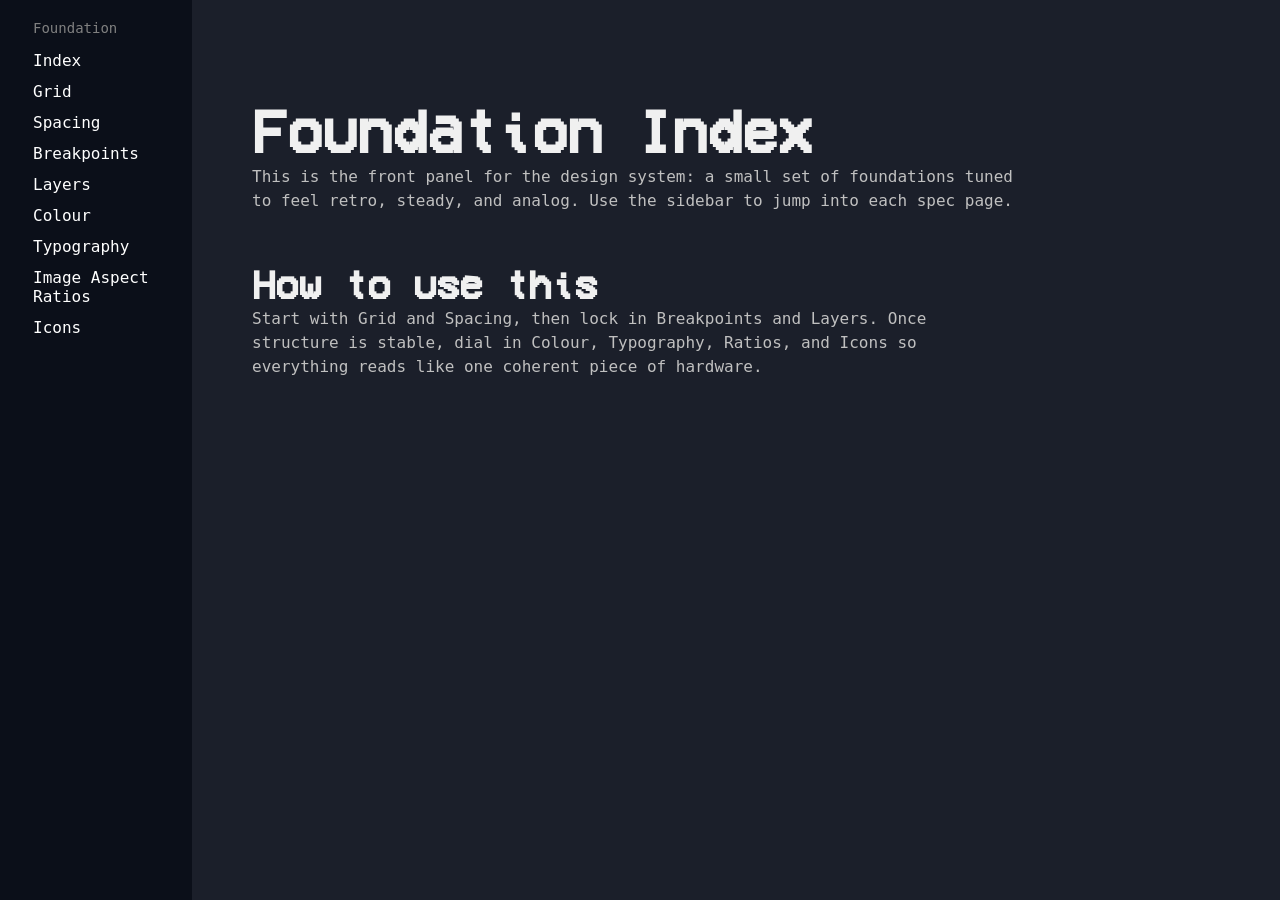
==== index.html @ 91eb550e "Made the base skeleton of the website" ====
<!DOCTYPE html>
<html lang="en">
<head>
    <meta charset="UTF-8">
    <meta name="viewport" content="width=device-width, initial-scale=1.0">
    <title>Foundation | Index</title>
    <link rel="stylesheet" href="mainStyle.css">
</head>
<body>
    <aside class="sideBar" style="grid-column: 1;">
        <div class="sideBarHeader">
            <nav class="checklist" aria-label="Foundation">
                <p>Foundation</p>
                <a href="index.html" aria-current="page">Index</a>
                <a href="types/grid.html">Grid</a>
                <a href="types/spacing.html">Spacing</a>
                <a href="types/breakpoints.html">Breakpoints</a>
                <a href="types/layers.html">Layers</a>
                <a href="types/color.html">Colour</a>
                <a href="types/typography.html">Typography</a>
                <a href="types/ratios.html">Image Aspect Ratios</a>
                <a href="types/icons.html">Icons</a>
            </nav>
        </div>
    </aside>
    <div class="mainContent" style="grid-column: 2;">
        <section>
            <h1 class="pageTitle">Foundation Index</h1>
            <p>This is the front panel for the design system: a small set of foundations tuned to feel retro, steady, and analog. Use the sidebar to jump into each spec page.</p>
        </section>
        <section>
            <h2 class="pageSubtitle">How to use this</h2>
            <p>Start with Grid and Spacing, then lock in Breakpoints and Layers. Once structure is stable, dial in Colour, Typography, Ratios, and Icons so everything reads like one coherent piece of hardware.</p>
        </section>
    </div>
</body>
</html>
---- mainStyle.css ----
*
{
    margin: 0;
    padding: 0;
    box-sizing: border-box;
}

body
{
    display: grid;
    grid-template-columns: 15% auto;
}

body *
{
    padding: 0 5px;
}

.sideBar
{
    background-color: #0b0f19;
    color: white;
    height: 100vh;
    display: flex;
    flex-direction: column;
}

.checklist
{
    display: flex;
    flex-direction: column;
    gap: 12px;
    padding: 18px;
}

.checklist a
{
    text-decoration: none;
    color: white;
}

.checklist p
{
    color: gray;
    font-size: 14px;
}

.mainContent
{
    padding: 50px;
    background-color: #1b1f2a;
    color: white;
    height: 100vh;
    display: flex;
    flex-direction: column;
}

h1, h2, h4
{
    font-family: 'Vhs', sans-serif;
    color: #f0f0f0;
}

p
{
    font-family: 'IBMPlexMono-Regular', monospace;
    color: #c0c0c0;
    max-width: 780px;
    line-height: 1.5;
}

a
{
    font-family: 'IBMPlexMono-SemiBold', monospace;
    color: #c0c0c0;
}

h1
{
    font-size: 60px;
    margin-top: 50px;
}

h2
{
    font-size: 40px;
    margin-top: 50px;
}

h4
{
    font-size: 20px;
    color: RED;
}

/* VHS Font */
@font-face
{
    font-family: 'Vhs';
    src: url(../resources/Vhs.ttf) format('truetype');
}

@font-face {
    font-family: IBMBold;
    src: url(../resources/IBMPlexMono-Bold.ttf) format('truetype');
}
@font-face {
    font-family: IBMBoldItalic;
    src: url(../resources/IBMPlexMono-BoldItalic.ttf) format('truetype');
}
@font-face {
    font-family: IBMExtraLight;
    src: url(../resources/IBMPlexMono-ExtraLight.ttf) format('truetype');
}
@font-face {
    font-family: IBMExtraLightItalic;
    src: url(../resources/IBMPlexMono-ExtraLightItalic.ttf) format('truetype');
}
@font-face {
    font-family: IBMItalic;
    src: url(../resources/IBMPlexMono-Italic.ttf) format('truetype');
}
@font-face {
    font-family: IBMLight;
    src: url(../resources/IBMPlexMono-Light.ttf) format('truetype');
}
@font-face {
    font-family: IBMLightItalic;
    src: url(../resources/IBMPlexMono-LightItalic.ttf) format('truetype');
}
@font-face {
    font-family: IBMMedium;
    src: url(../resources/IBMPlexMono-Medium.ttf) format('truetype');
}
@font-face {
    font-family: IBMMediumItalic;
    src: url(../resources/IBMPlexMono-MediumItalic.ttf) format('truetype');
}
@font-face {
    font-family: IBMRegular;
    src: url(../resources/IBMPlexMono-Regular.ttf) format('truetype');
}
@font-face {
    font-family: IBMSemiBold;
    src: url(../resources/IBMPlexMono-SemiBold.ttf) format('truetype');
}
@font-face {
    font-family: IBMSemiBoldItalic;
    src: url(../resources/IBMPlexMono-SemiBoldItalic.ttf) format('truetype');
}
@font-face {
    font-family: IBMThin;
    src: url(../resources/IBMPlexMono-Thin.ttf) format('truetype');
}
@font-face {
    font-family: IBMThinItalic;
    src: url(../resources/IBMPlexMono-ThinItalic.ttf) format('truetype');
}
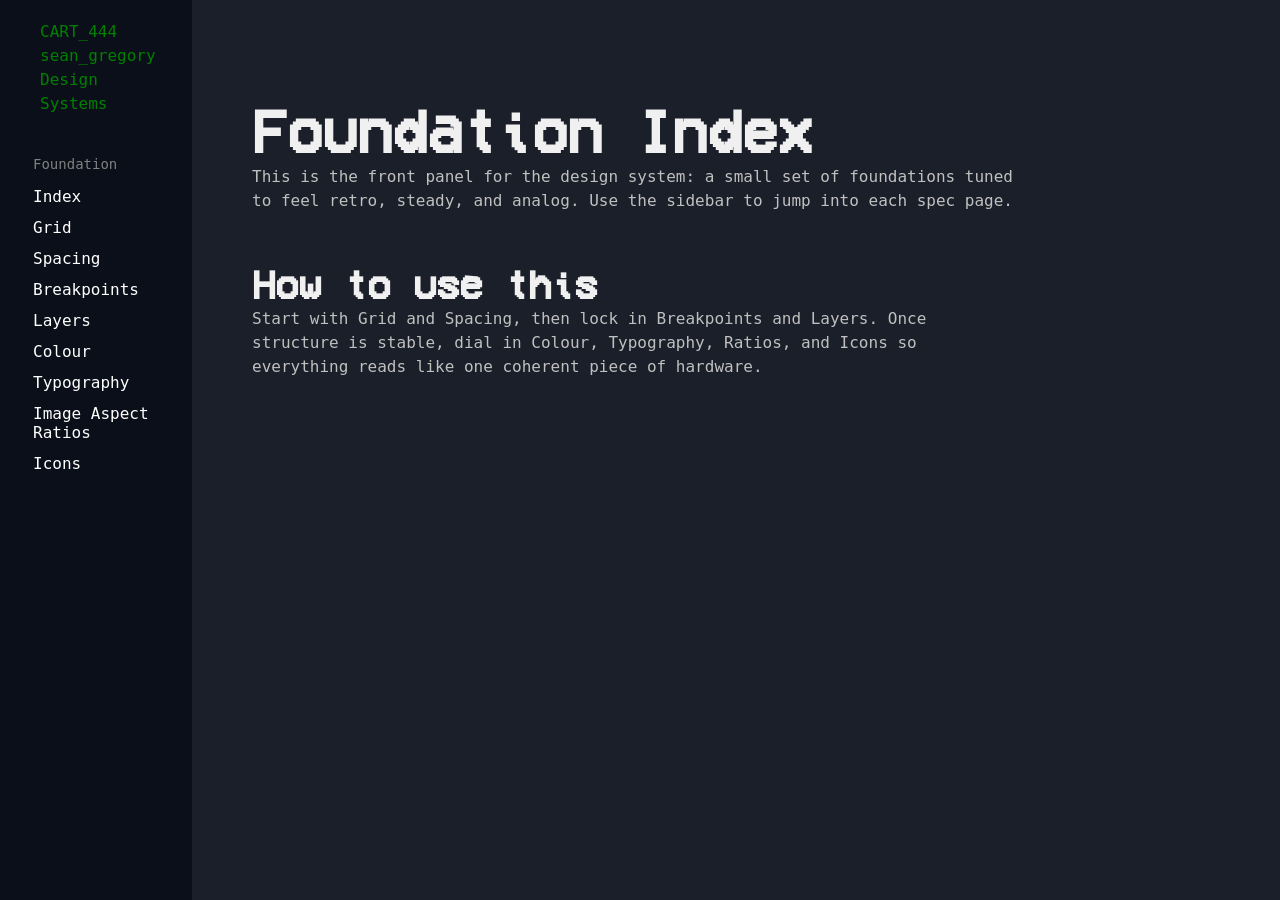
==== commit 3b1c4351: "Fixed things up some more" ====
--- a/index.html
+++ b/index.html
@@ -4,11 +4,16 @@
     <meta charset="UTF-8">
     <meta name="viewport" content="width=device-width, initial-scale=1.0">
     <title>Foundation | Index</title>
-    <link rel="stylesheet" href="mainStyle.css">
+    <link rel="stylesheet" href="mainStyle.css?v=20260316">
 </head>
 <body>
     <aside class="sideBar" style="grid-column: 1;">
         <div class="sideBarHeader">
+            <a class="indexTitle" href="index.html">
+                <p>CART_444</p>
+                <p>sean_gregory</p>
+                <p>Design Systems</p>
+            </a>
             <nav class="checklist" aria-label="Foundation">
                 <p>Foundation</p>
                 <a href="index.html" aria-current="page">Index</a>
--- a/mainStyle.css
+++ b/mainStyle.css
@@ -63,7 +63,7 @@
 
 p
 {
-    font-family: 'IBMPlexMono-Regular', monospace;
+    font-family: IBMRegular, monospace;
     color: #c0c0c0;
     max-width: 780px;
     line-height: 1.5;
@@ -71,7 +71,7 @@
 
 a
 {
-    font-family: 'IBMPlexMono-SemiBold', monospace;
+    font-family: IBMSemiBold, monospace;
     color: #c0c0c0;
 }
 
@@ -93,66 +93,79 @@
     color: RED;
 }
 
+.indexTitle
+{
+    display: flex;
+    flex-direction: column;
+    gap: -10px;
+    margin: 20px;
+    text-decoration: none;
+}
+a p
+{
+    color: green;
+    font-family: IBMBold, monospace;
+}
 /* VHS Font */
 @font-face
 {
     font-family: 'Vhs';
-    src: url(../resources/Vhs.ttf) format('truetype');
+    src: url(resources/Vhs.ttf) format('truetype');
 }
 
 @font-face {
     font-family: IBMBold;
-    src: url(../resources/IBMPlexMono-Bold.ttf) format('truetype');
+    src: url(resources/IBMPlexMono-Bold.ttf) format('truetype');
 }
 @font-face {
     font-family: IBMBoldItalic;
-    src: url(../resources/IBMPlexMono-BoldItalic.ttf) format('truetype');
+    src: url(resources/IBMPlexMono-BoldItalic.ttf) format('truetype');
 }
 @font-face {
     font-family: IBMExtraLight;
-    src: url(../resources/IBMPlexMono-ExtraLight.ttf) format('truetype');
+    src: url(resources/IBMPlexMono-ExtraLight.ttf) format('truetype');
 }
 @font-face {
     font-family: IBMExtraLightItalic;
-    src: url(../resources/IBMPlexMono-ExtraLightItalic.ttf) format('truetype');
+    src: url(resources/IBMPlexMono-ExtraLightItalic.ttf) format('truetype');
 }
 @font-face {
     font-family: IBMItalic;
-    src: url(../resources/IBMPlexMono-Italic.ttf) format('truetype');
+    src: url(resources/IBMPlexMono-Italic.ttf) format('truetype');
 }
 @font-face {
     font-family: IBMLight;
-    src: url(../resources/IBMPlexMono-Light.ttf) format('truetype');
+    src: url(resources/IBMPlexMono-Light.ttf) format('truetype');
 }
 @font-face {
     font-family: IBMLightItalic;
-    src: url(../resources/IBMPlexMono-LightItalic.ttf) format('truetype');
+    src: url(resources/IBMPlexMono-LightItalic.ttf) format('truetype');
 }
 @font-face {
     font-family: IBMMedium;
-    src: url(../resources/IBMPlexMono-Medium.ttf) format('truetype');
+    src: url(resources/IBMPlexMono-Medium.ttf) format('truetype');
 }
 @font-face {
     font-family: IBMMediumItalic;
-    src: url(../resources/IBMPlexMono-MediumItalic.ttf) format('truetype');
+    src: url(resources/IBMPlexMono-MediumItalic.ttf) format('truetype');
 }
 @font-face {
     font-family: IBMRegular;
-    src: url(../resources/IBMPlexMono-Regular.ttf) format('truetype');
+    src: url(resources/IBMPlexMono-Regular.ttf) format('truetype');
 }
 @font-face {
     font-family: IBMSemiBold;
-    src: url(../resources/IBMPlexMono-SemiBold.ttf) format('truetype');
+    src: url(resources/IBMPlexMono-SemiBold.ttf) format('truetype');
 }
 @font-face {
     font-family: IBMSemiBoldItalic;
-    src: url(../resources/IBMPlexMono-SemiBoldItalic.ttf) format('truetype');
+    src: url(resources/IBMPlexMono-SemiBoldItalic.ttf) format('truetype');
 }
 @font-face {
     font-family: IBMThin;
-    src: url(../resources/IBMPlexMono-Thin.ttf) format('truetype');
+    src: url(resources/IBMPlexMono-Thin.ttf) format('truetype');
 }
 @font-face {
     font-family: IBMThinItalic;
-    src: url(../resources/IBMPlexMono-ThinItalic.ttf) format('truetype');
-}+    src: url(resources/IBMPlexMono-ThinItalic.ttf) format('truetype');
+}
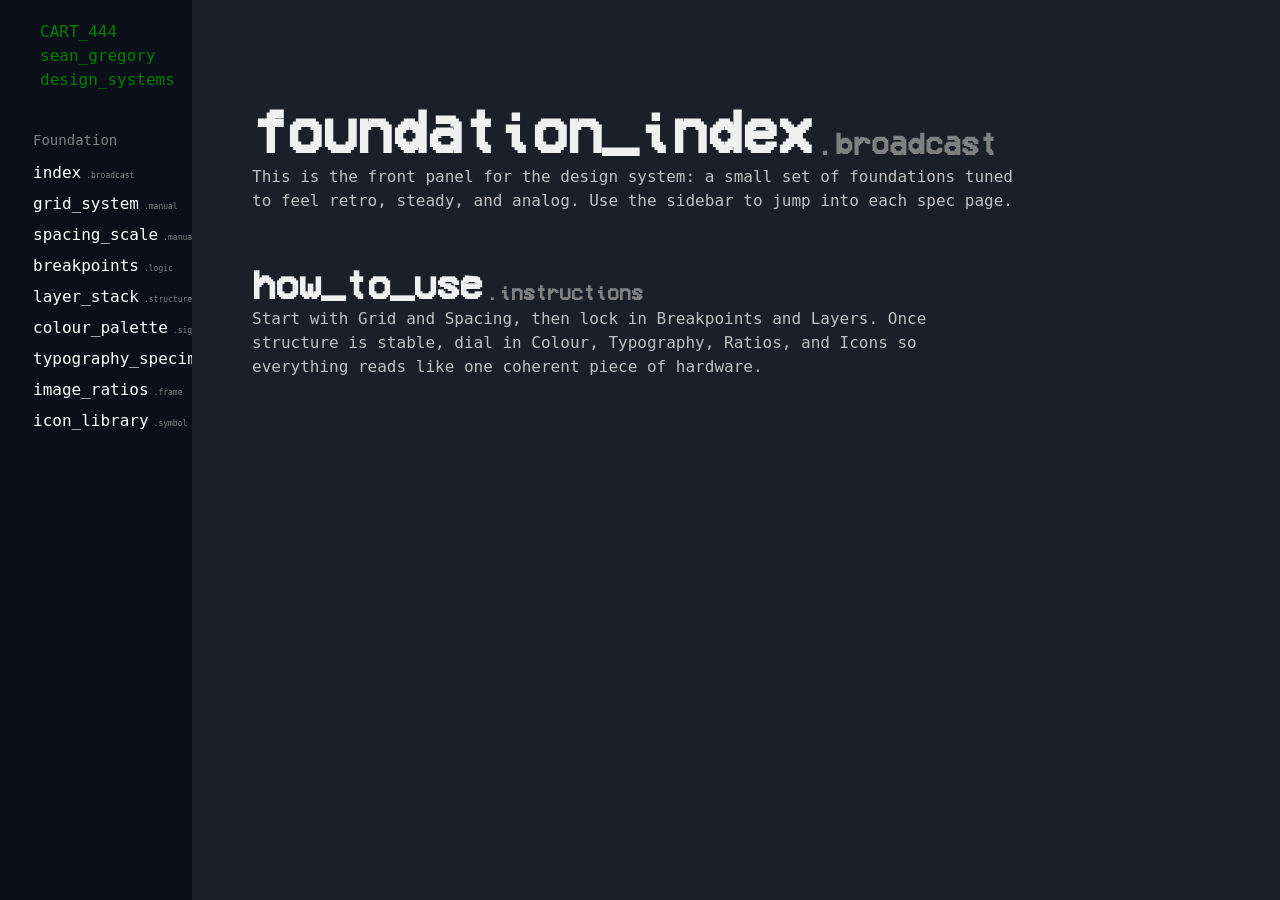
==== commit 51884a76: "Sttarted on the unique style" ====
--- a/index.html
+++ b/index.html
@@ -12,29 +12,29 @@
             <a class="indexTitle" href="index.html">
                 <p>CART_444</p>
                 <p>sean_gregory</p>
-                <p>Design Systems</p>
+                <p>design_systems</p>
             </a>
             <nav class="checklist" aria-label="Foundation">
                 <p>Foundation</p>
-                <a href="index.html" aria-current="page">Index</a>
-                <a href="types/grid.html">Grid</a>
-                <a href="types/spacing.html">Spacing</a>
-                <a href="types/breakpoints.html">Breakpoints</a>
-                <a href="types/layers.html">Layers</a>
-                <a href="types/color.html">Colour</a>
-                <a href="types/typography.html">Typography</a>
-                <a href="types/ratios.html">Image Aspect Ratios</a>
-                <a href="types/icons.html">Icons</a>
+                <a href="index.html" aria-current="page">index<span>.broadcast</span></a>
+                <a href="types/grid.html">grid_system<span>.manual</span></a>
+                <a href="types/spacing.html">spacing_scale<span>.manual</span></a>
+                <a href="types/breakpoints.html">breakpoints<span>.logic</span></a>
+                <a href="types/layers.html">layer_stack<span>.structure</span></a>
+                <a href="types/color.html">colour_palette<span>.signal</span></a>
+                <a href="types/typography.html">typography_specimen<span>.type</span></a>
+                <a href="types/ratios.html">image_ratios<span>.frame</span></a>
+                <a href="types/icons.html">icon_library<span>.symbol</span></a>
             </nav>
         </div>
     </aside>
     <div class="mainContent" style="grid-column: 2;">
         <section>
-            <h1 class="pageTitle">Foundation Index</h1>
+            <h1 class="pageTitle">foundation_index<span>.broadcast</span></h1>
             <p>This is the front panel for the design system: a small set of foundations tuned to feel retro, steady, and analog. Use the sidebar to jump into each spec page.</p>
         </section>
         <section>
-            <h2 class="pageSubtitle">How to use this</h2>
+            <h2 class="pageSubtitle">how_to_use<span>.instructions</span></h2>
             <p>Start with Grid and Spacing, then lock in Breakpoints and Layers. Once structure is stable, dial in Colour, Typography, Ratios, and Icons so everything reads like one coherent piece of hardware.</p>
         </section>
     </div>
--- a/mainStyle.css
+++ b/mainStyle.css
@@ -93,6 +93,12 @@
     color: RED;
 }
 
+span
+{
+    font-size: 50%;
+    color: gray;
+}
+
 .indexTitle
 {
     display: flex;
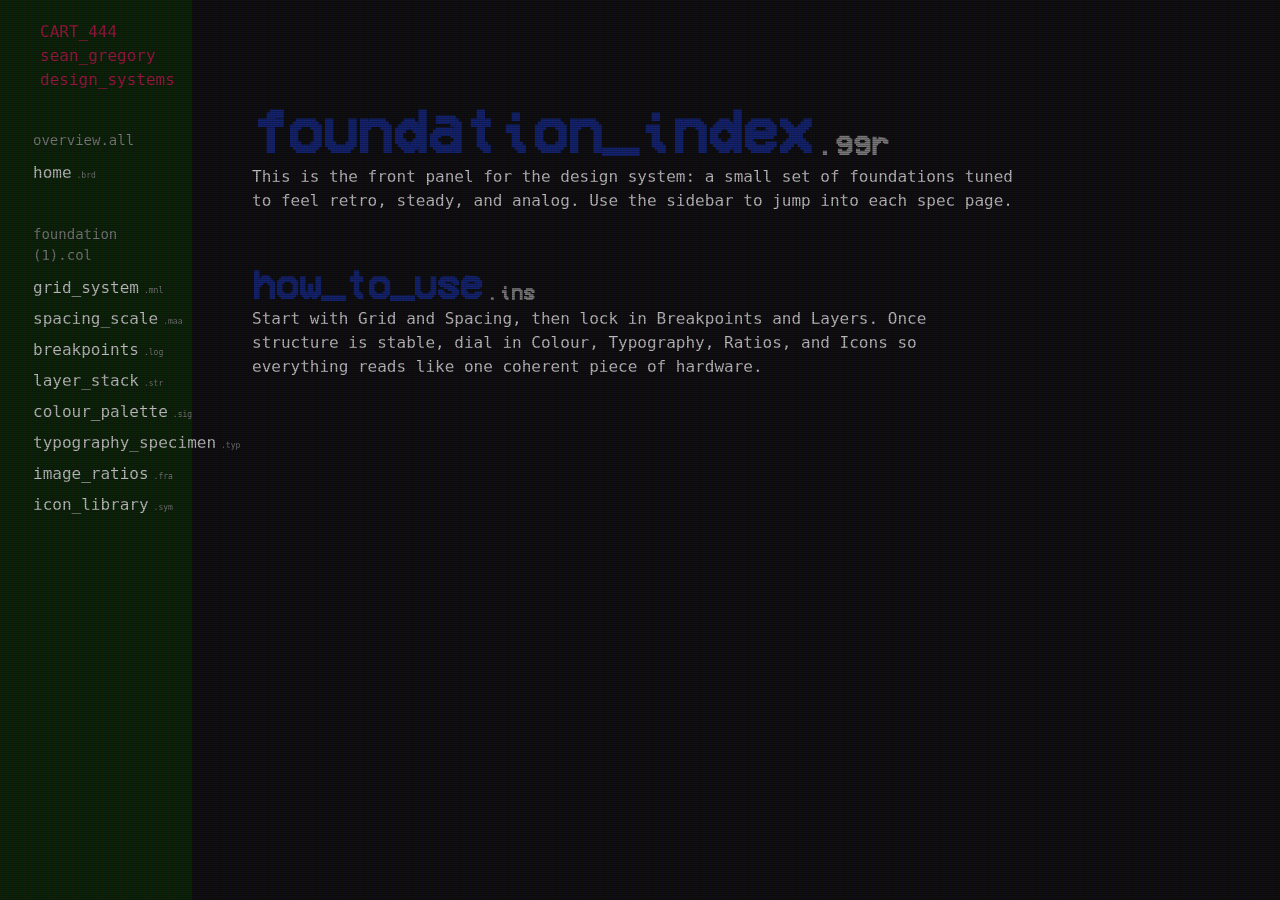
==== commit 8390c184: "Added some small effects" ====
--- a/index.html
+++ b/index.html
@@ -5,8 +5,9 @@
     <meta name="viewport" content="width=device-width, initial-scale=1.0">
     <title>Foundation | Index</title>
     <link rel="stylesheet" href="mainStyle.css?v=20260316">
+    <link rel="stylesheet" href="shader.css">
 </head>
-<body>
+<body class="crt">
     <aside class="sideBar" style="grid-column: 1;">
         <div class="sideBarHeader">
             <a class="indexTitle" href="index.html">
@@ -15,26 +16,28 @@
                 <p>design_systems</p>
             </a>
             <nav class="checklist" aria-label="Foundation">
-                <p>Foundation</p>
-                <a href="index.html" aria-current="page">index<span>.broadcast</span></a>
-                <a href="types/grid.html">grid_system<span>.manual</span></a>
-                <a href="types/spacing.html">spacing_scale<span>.manual</span></a>
-                <a href="types/breakpoints.html">breakpoints<span>.logic</span></a>
-                <a href="types/layers.html">layer_stack<span>.structure</span></a>
-                <a href="types/color.html">colour_palette<span>.signal</span></a>
-                <a href="types/typography.html">typography_specimen<span>.type</span></a>
-                <a href="types/ratios.html">image_ratios<span>.frame</span></a>
-                <a href="types/icons.html">icon_library<span>.symbol</span></a>
+                <p>overview.all</p>
+                <a href="index.html" aria-current="page">home<span>.brd</span></a>
+                <br>
+                <p>foundation (1).col</p>
+                <a href="types/grid.html">grid_system<span>.mnl</span></a>
+                <a href="types/spacing.html">spacing_scale<span>.maa</span></a>
+                <a href="types/breakpoints.html">breakpoints<span>.log</span></a>
+                <a href="types/layers.html">layer_stack<span>.str</span></a>
+                <a href="types/color.html">colour_palette<span>.sig</span></a>
+                <a href="types/typography.html">typography_specimen<span>.typ</span></a>
+                <a href="types/ratios.html">image_ratios<span>.fra</span></a>
+                <a href="types/icons.html">icon_library<span>.sym</span></a>
             </nav>
         </div>
     </aside>
     <div class="mainContent" style="grid-column: 2;">
         <section>
-            <h1 class="pageTitle">foundation_index<span>.broadcast</span></h1>
+            <h1 class="pageTitle">foundation_index<span>.ggr</span></h1>
             <p>This is the front panel for the design system: a small set of foundations tuned to feel retro, steady, and analog. Use the sidebar to jump into each spec page.</p>
         </section>
         <section>
-            <h2 class="pageSubtitle">how_to_use<span>.instructions</span></h2>
+            <h2 class="pageSubtitle">how_to_use<span>.ins</span></h2>
             <p>Start with Grid and Spacing, then lock in Breakpoints and Layers. Once structure is stable, dial in Colour, Typography, Ratios, and Icons so everything reads like one coherent piece of hardware.</p>
         </section>
     </div>
--- a/mainStyle.css
+++ b/mainStyle.css
@@ -1,3 +1,12 @@
+:root {
+    --color-primary: #11226e;
+    --color-background: #0D0D0F;
+    --color-text: #c0c0c1;
+    --color-accent: #a01441;
+    --color-secondary: #0a2207;
+    --color-text-muted: #797979;
+}
+
 *
 {
     margin: 0;
@@ -9,6 +18,7 @@
 {
     display: grid;
     grid-template-columns: 15% auto;
+    background-color: var(--color-background);
 }
 
 body *
@@ -18,7 +28,7 @@
 
 .sideBar
 {
-    background-color: #0b0f19;
+    background-color: var(--color-secondary);
     color: white;
     height: 100vh;
     display: flex;
@@ -36,20 +46,19 @@
 .checklist a
 {
     text-decoration: none;
-    color: white;
+    color: var(--color-text);
 }
 
 .checklist p
 {
-    color: gray;
+    color: var(--color-text-muted);
     font-size: 14px;
 }
 
 .mainContent
 {
     padding: 50px;
-    background-color: #1b1f2a;
-    color: white;
+    color: var(--color-text);
     height: 100vh;
     display: flex;
     flex-direction: column;
@@ -58,13 +67,13 @@
 h1, h2, h4
 {
     font-family: 'Vhs', sans-serif;
-    color: #f0f0f0;
+    color: var(--color-primary);
 }
 
 p
 {
     font-family: IBMRegular, monospace;
-    color: #c0c0c0;
+    color: var(--color-text);
     max-width: 780px;
     line-height: 1.5;
 }
@@ -72,7 +81,7 @@
 a
 {
     font-family: IBMSemiBold, monospace;
-    color: #c0c0c0;
+    color: var(--color-primary);
 }
 
 h1
@@ -90,13 +99,13 @@
 h4
 {
     font-size: 20px;
-    color: RED;
+    color: var(--color-accent);
 }
 
 span
 {
     font-size: 50%;
-    color: gray;
+    color: var(--color-text-muted);
 }
 
 .indexTitle
@@ -109,7 +118,7 @@
 }
 a p
 {
-    color: green;
+    color: var(--color-accent);
     font-family: IBMBold, monospace;
 }
 /* VHS Font */
@@ -174,4 +183,4 @@
 @font-face {
     font-family: IBMThinItalic;
     src: url(resources/IBMPlexMono-ThinItalic.ttf) format('truetype');
-}
+}
--- a/shader.css
+++ b/shader.css
@@ -0,0 +1,83 @@
+@keyframes flicker
+{
+    0% { opacity: 0.27861; }
+    5% { opacity: 0.34769; }
+    10% { opacity: 0.23604; }
+    15% { opacity: 0.90626; }
+    20% { opacity: 0.18128; }
+    25% { opacity: 0.83891; }
+    30% { opacity: 0.65583; }
+    35% { opacity: 0.67807; }
+    40% { opacity: 0.26559; }
+    45% { opacity: 0.84693; }
+    50% { opacity: 0.96019; }
+    55% { opacity: 0.08594; }
+    60% { opacity: 0.20313; }
+    65% { opacity: 0.71988; }
+    70% { opacity: 0.53455; }
+    75% { opacity: 0.37288; }
+    80% { opacity: 0.71428; }
+    85% { opacity: 0.70419; }
+    90% { opacity: 0.7003; }
+    95% { opacity: 0.36108; }
+    100% { opacity: 0.24387; }
+}
+
+@keyframes textShadow
+{
+    0% { text-shadow: 0.4389924193300864px 0 1px rgba(0,30,255,0.5), -0.4389924193300864px 0 1px rgba(255,0,80,0.3), 0 0 3px; }
+    5% { text-shadow: 2.7928974010788217px 0 1px rgba(0,30,255,0.5), -2.7928974010788217px 0 1px rgba(255,0,80,0.3), 0 0 3px; }
+    10% { text-shadow: 0.02956275843481219px 0 1px rgba(0,30,255,0.5), -0.02956275843481219px 0 1px rgba(255,0,80,0.3), 0 0 3px; }
+    15% { text-shadow: 0.40218538552878136px 0 1px rgba(0,30,255,0.5), -0.40218538552878136px 0 1px rgba(255,0,80,0.3), 0 0 3px; }
+    20% { text-shadow: 3.4794037899852017px 0 1px rgba(0,30,255,0.5), -3.4794037899852017px 0 1px rgba(255,0,80,0.3), 0 0 3px; }
+    25% { text-shadow: 1.6125630401149584px 0 1px rgba(0,30,255,0.5), -1.6125630401149584px 0 1px rgba(255,0,80,0.3), 0 0 3px; }
+    30% { text-shadow: 0.7015590085143956px 0 1px rgba(0,30,255,0.5), -0.7015590085143956px 0 1px rgba(255,0,80,0.3), 0 0 3px; }
+    35% { text-shadow: 3.896914047650351px 0 1px rgba(0,30,255,0.5), -3.896914047650351px 0 1px rgba(255,0,80,0.3), 0 0 3px; }
+    40% { text-shadow: 3.870905614848819px 0 1px rgba(0,30,255,0.5), -3.870905614848819px 0 1px rgba(255,0,80,0.3), 0 0 3px; }
+    45% { text-shadow: 2.231056963361899px 0 1px rgba(0,30,255,0.5), -2.231056963361899px 0 1px rgba(255,0,80,0.3), 0 0 3px; }
+    50% { text-shadow: 0.08084290417898504px 0 1px rgba(0,30,255,0.5), -0.08084290417898504px 0 1px rgba(255,0,80,0.3), 0 0 3px; }
+    55% { text-shadow: 2.3758461067427543px 0 1px rgba(0,30,255,0.5), -2.3758461067427543px 0 1px rgba(255,0,80,0.3), 0 0 3px; }
+    60% { text-shadow: 2.202193051050636px 0 1px rgba(0,30,255,0.5), -2.202193051050636px 0 1px rgba(255,0,80,0.3), 0 0 3px; }
+    65% { text-shadow: 2.8638780614874975px 0 1px rgba(0,30,255,0.5), -2.8638780614874975px 0 1px rgba(255,0,80,0.3), 0 0 3px; }
+    70% { text-shadow: 0.48874025155497314px 0 1px rgba(0,30,255,0.5), -0.48874025155497314px 0 1px rgba(255,0,80,0.3), 0 0 3px; }
+    75% { text-shadow: 1.8948491305757957px 0 1px rgba(0,30,255,0.5), -1.8948491305757957px 0 1px rgba(255,0,80,0.3), 0 0 3px; }
+    80% { text-shadow: 0.0833037308038857px 0 1px rgba(0,30,255,0.5), -0.0833037308038857px 0 1px rgba(255,0,80,0.3), 0 0 3px; }
+    85% { text-shadow: 0.09769827255241735px 0 1px rgba(0,30,255,0.5), -0.09769827255241735px 0 1px rgba(255,0,80,0.3), 0 0 3px; }
+    90% { text-shadow: 3.443339761481782px 0 1px rgba(0,30,255,0.5), -3.443339761481782px 0 1px rgba(255,0,80,0.3), 0 0 3px; }
+    95% { text-shadow: 2.1841838852799786px 0 1px rgba(0,30,255,0.5), -2.1841838852799786px 0 1px rgba(255,0,80,0.3), 0 0 3px; }
+    100% { text-shadow: 2.6208764473832513px 0 1px rgba(0,30,255,0.5), -2.6208764473832513px 0 1px rgba(255,0,80,0.3), 0 0 3px; }
+}
+
+.crt::after
+{
+    content: " ";
+    display: block;
+    position: absolute;
+    top: 0;
+    left: 0;
+    bottom: 0;
+    right: 0;
+    background: rgba(18, 16, 16, 0.1);
+    opacity: 0;
+    z-index: 2;
+    pointer-events: none;
+    animation: flicker 0.15s infinite;
+}
+.crt::before
+{
+    content: " ";
+    display: block;
+    position: absolute;
+    top: 0;
+    left: 0;
+    bottom: 0;
+    right: 0;
+    background: linear-gradient(rgba(18, 16, 16, 0) 50%, rgba(0, 0, 0, 0.25) 50%), linear-gradient(90deg, rgba(255, 0, 0, 0.06), rgba(0, 255, 0, 0.02), rgba(0, 0, 255, 0.06));
+    z-index: 2;
+    background-size: 100% 2px, 3px 100%;
+    pointer-events: none;
+}
+.crt
+{
+    animation: textShadow 1.6s infinite;
+}
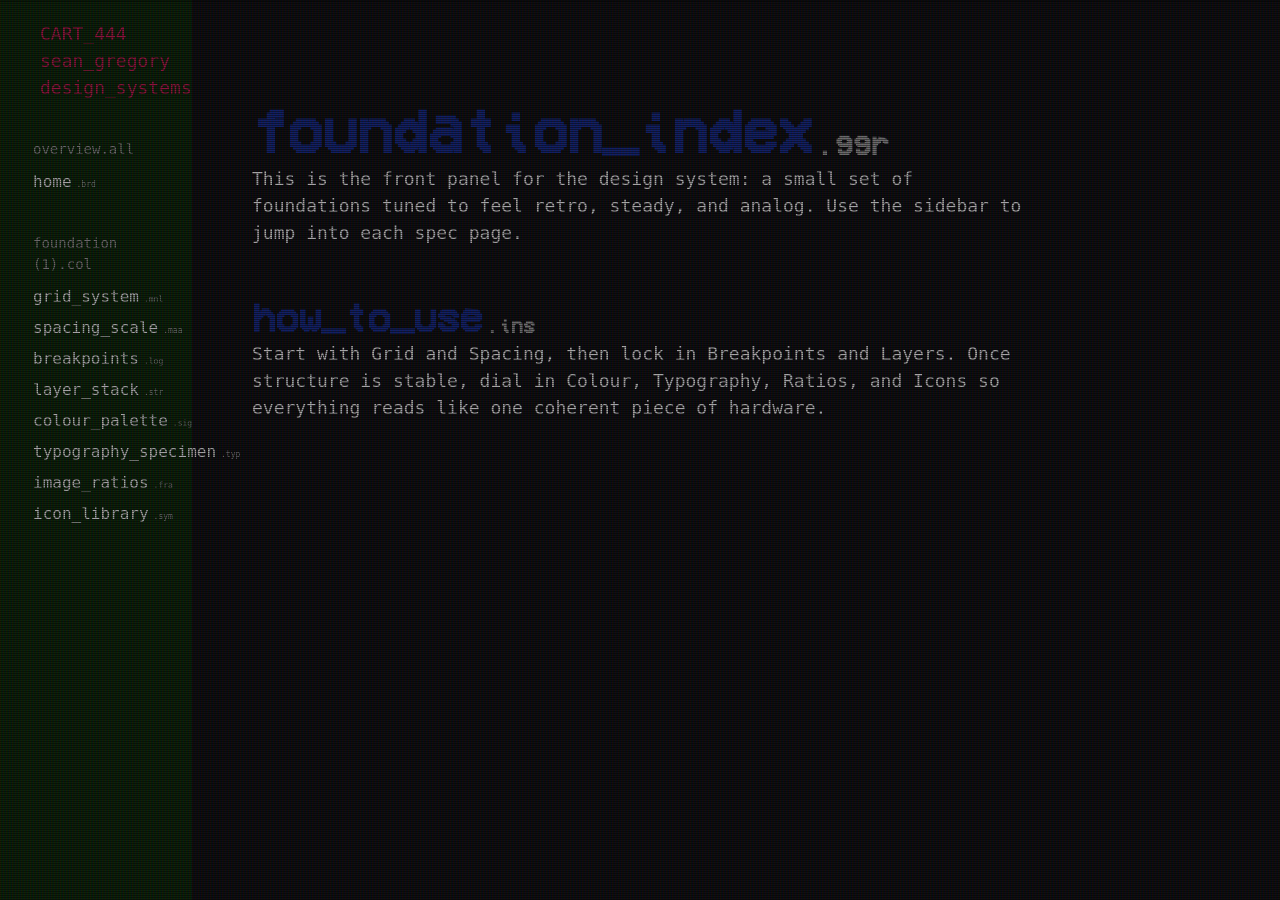
==== commit c99268f7: "Finalized the effects" ====
--- a/index.html
+++ b/index.html
@@ -8,6 +8,9 @@
     <link rel="stylesheet" href="shader.css">
 </head>
 <body class="crt">
+    <div class="scanlines"></div>
+    <div class="scanline"></div>
+    <div class="flicker"></div>
     <aside class="sideBar" style="grid-column: 1;">
         <div class="sideBarHeader">
             <a class="indexTitle" href="index.html">
--- a/mainStyle.css
+++ b/mainStyle.css
@@ -76,6 +76,7 @@
     color: var(--color-text);
     max-width: 780px;
     line-height: 1.5;
+    font-size: 18px;
 }
 
 a
--- a/shader.css
+++ b/shader.css
@@ -80,4 +80,103 @@
 .crt
 {
     animation: textShadow 1.6s infinite;
+}
+
+.scanlines
+{
+    position: fixed;
+    pointer-events: none;
+    width: auto;
+    min-width: 100%;
+    height: 100%;
+    z-index: 5;
+    background: linear-gradient(rgba(18, 16, 16, 0) 50%, rgba(0, 0, 0, 0.25) 50%), linear-gradient(90deg, rgba(255, 0, 0, 0.06), rgba(0, 255, 0, 0.02), rgba(0, 0, 255, 0.06));
+    background-size: auto, auto;
+    background-size: 100% 2px, 3px 100%;
+}
+
+.scanline
+{
+    position: fixed;
+    pointer-events: none;
+    top: 0%;
+    width: auto;
+    min-width: 100%;
+    height: 2px;
+    z-index: 10;
+    background: rgba(0, 0, 0, .3);
+    opacity: 0.75;
+    animation: scanline 7s linear infinite;
+}
+
+@keyframes scanline
+{
+    0% { top: 99%; }
+}
+
+.flicker
+{
+    pointer-events: none;
+    position: fixed;
+    width: auto;
+    min-width: 100%;
+    height: 100%;
+    z-index: 15;
+    background: rgba(9, 8, 8, 0.1);
+    animation: flicker 0.3301s infinite;
+}
+
+@keyframes flicker
+{
+    0% { opacity: 0.119; }
+    5% {opacity: 0.02841; }
+    10% { opacity: 0.35748; }
+    15% { opacity: 0.88852; }
+    20% { opacity: 0.9408; }
+    25% { opacity: 0.35088; }
+    30% {
+       opacity: 0.22426;
+      }
+      35% {
+        opacity: 0.26418;
+      }
+      40% {
+        opacity: 0.09249;
+      }
+      45% {
+        opacity: 0.35312;
+      }
+      50% {
+        opacity: 0.89436;
+      }
+      55% {
+        opacity: 0.9574;
+      }
+      60% {
+        opacity: 0.19754;
+      }
+      65% {
+        opacity: 0.05086;
+      }
+      70% {
+        opacity: 0.12137;
+      }
+      75% {
+        opacity: 0.75791;
+      }
+      80% {
+        opacity: 0.89617;
+      }
+      85% {
+        opacity: 0.90183;
+      }
+      90% {
+        opacity: 0.20657;
+      }
+      95% {
+        opacity: 0.64125;
+      }
+      100% {
+        opacity: 0.78042;
+      }
 }
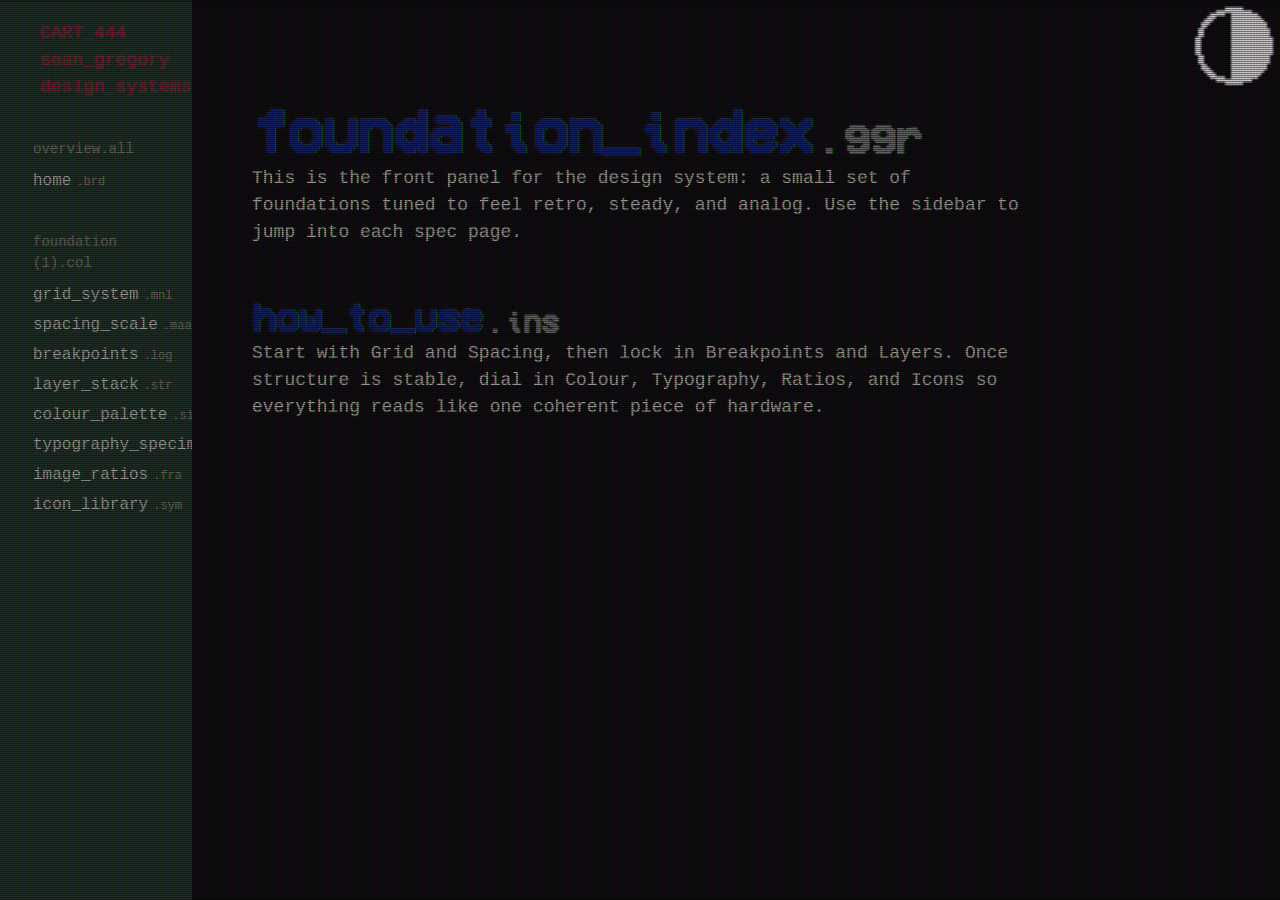
==== commit 2fc5bcb2: "More miscellaneous changes" ====
--- a/index.html
+++ b/index.html
@@ -43,6 +43,9 @@
             <h2 class="pageSubtitle">how_to_use<span>.ins</span></h2>
             <p>Start with Grid and Spacing, then lock in Breakpoints and Layers. Once structure is stable, dial in Colour, Typography, Ratios, and Icons so everything reads like one coherent piece of hardware.</p>
         </section>
+        <div class="icon lightDarkToggle" style="--x:3; --y:3" onclick="toggleTheme()"></div>
     </div>
+
+    <script src="./newScript.js"></script>
 </body>
 </html>
--- a/mainStyle.css
+++ b/mainStyle.css
@@ -2,8 +2,9 @@
     --color-primary: #11226e;
     --color-background: #0D0D0F;
     --color-text: #c0c0c1;
+    --color-link: #c0c0cc;
     --color-accent: #a01441;
-    --color-secondary: #0a2207;
+    --color-secondary: #24382c;
     --color-text-muted: #797979;
 }
 
@@ -19,6 +20,7 @@
     display: grid;
     grid-template-columns: 15% auto;
     background-color: var(--color-background);
+    align-items: start;
 }
 
 body *
@@ -28,11 +30,13 @@
 
 .sideBar
 {
+    position: sticky;
+    top: 0;
+    align-self: start;
     background-color: var(--color-secondary);
-    color: white;
+    color: var(--color-text);
     height: 100vh;
-    display: flex;
-    flex-direction: column;
+    overflow-y: auto;
 }
 
 .checklist
@@ -46,7 +50,7 @@
 .checklist a
 {
     text-decoration: none;
-    color: var(--color-text);
+    color: var(--color-link);
 }
 
 .checklist p
@@ -59,7 +63,7 @@
 {
     padding: 50px;
     color: var(--color-text);
-    height: 100vh;
+    min-height: 100vh;
     display: flex;
     flex-direction: column;
 }
@@ -105,7 +109,7 @@
 
 span
 {
-    font-size: 50%;
+    font-size: 75%;
     color: var(--color-text-muted);
 }
 
@@ -184,4 +188,26 @@
 @font-face {
     font-family: IBMThinItalic;
     src: url(resources/IBMPlexMono-ThinItalic.ttf) format('truetype');
+}
+
+.icon
+{
+    width: 32px;
+    height: 32px;
+    background-image: url('media.png');
+    background-size: 128px 160px;
+    background-position: calc(var(--x) * -32px) calc(var(--y) * -32px);
+}
+
+.light-mode {
+    --color-background: #ffffff;
+    --color-text: #0D0D0F;
+}
+
+.lightDarkToggle
+{
+    position: absolute;
+    top: 30px;
+    right: 30px;
+    scale: 3;
 }
--- a/shader.css
+++ b/shader.css
@@ -1,28 +1,51 @@
-@keyframes flicker
-{
-    0% { opacity: 0.27861; }
-    5% { opacity: 0.34769; }
-    10% { opacity: 0.23604; }
-    15% { opacity: 0.90626; }
-    20% { opacity: 0.18128; }
-    25% { opacity: 0.83891; }
-    30% { opacity: 0.65583; }
-    35% { opacity: 0.67807; }
-    40% { opacity: 0.26559; }
-    45% { opacity: 0.84693; }
-    50% { opacity: 0.96019; }
-    55% { opacity: 0.08594; }
-    60% { opacity: 0.20313; }
-    65% { opacity: 0.71988; }
-    70% { opacity: 0.53455; }
-    75% { opacity: 0.37288; }
-    80% { opacity: 0.71428; }
-    85% { opacity: 0.70419; }
-    90% { opacity: 0.7003; }
-    95% { opacity: 0.36108; }
-    100% { opacity: 0.24387; }
+@keyframes flicker {
+  0%   { opacity: 0.40; }
+  5%   { opacity: 0.48; }
+  10%  { opacity: 0.36; }
+  15%  { opacity: 0.85; }
+  20%  { opacity: 0.38; }
+  25%  { opacity: 0.78; }
+  30%  { opacity: 0.60; }
+  35%  { opacity: 0.63; }
+  40%  { opacity: 0.42; }
+  45%  { opacity: 0.80; }
+  50%  { opacity: 0.90; }
+  55%  { opacity: 0.25; }
+  60%  { opacity: 0.35; }
+  65%  { opacity: 0.70; }
+  70%  { opacity: 0.50; }
+  75%  { opacity: 0.45; }
+  80%  { opacity: 0.72; }
+  85%  { opacity: 0.68; }
+  90%  { opacity: 0.69; }
+  95%  { opacity: 0.44; }
+  100% { opacity: 0.40; }
 }
 
+@keyframes textShadowv2
+{
+  0%   { text-shadow: 0.5px 0 1px rgba(0,30,255,0.5), -0.5px 0 1px rgba(255,0,80,0.3), 0 0 3px; }
+  5%   { text-shadow: 2px 0 1px rgba(0,30,255,0.5), -2px 0 1px rgba(255,0,80,0.3), 0 0 3px; }
+  10%  { text-shadow: 0.3px 0 1px rgba(0,30,255,0.5), -0.3px 0 1px rgba(255,0,80,0.3), 0 0 3px; }
+  15%  { text-shadow: 1.5px 0 1px rgba(0,30,255,0.5), -1.5px 0 1px rgba(255,0,80,0.3), 0 0 3px; }
+  20%  { text-shadow: 2.5px 0 1px rgba(0,30,255,0.5), -2.5px 0 1px rgba(255,0,80,0.3), 0 0 3px; }
+  25%  { text-shadow: 1.8px 0 1px rgba(0,30,255,0.5), -1.8px 0 1px rgba(255,0,80,0.3), 0 0 3px; }
+  30%  { text-shadow: 0.7px 0 1px rgba(0,30,255,0.5), -0.7px 0 1px rgba(255,0,80,0.3), 0 0 3px; }
+  35%  { text-shadow: 2.8px 0 1px rgba(0,30,255,0.5), -2.8px 0 1px rgba(255,0,80,0.3), 0 0 3px; }
+  40%  { text-shadow: 2.5px 0 1px rgba(0,30,255,0.5), -2.5px 0 1px rgba(255,0,80,0.3), 0 0 3px; }
+  45%  { text-shadow: 1.8px 0 1px rgba(0,30,255,0.5), -1.8px 0 1px rgba(255,0,80,0.3), 0 0 3px; }
+  50%  { text-shadow: 0.5px 0 1px rgba(0,30,255,0.5), -0.5px 0 1px rgba(255,0,80,0.3), 0 0 3px; }
+  55%  { text-shadow: 2px 0 1px rgba(0,30,255,0.5), -2px 0 1px rgba(255,0,80,0.3), 0 0 3px; }
+  60%  { text-shadow: 1.5px 0 1px rgba(0,30,255,0.5), -1.5px 0 1px rgba(255,0,80,0.3), 0 0 3px; }
+  65%  { text-shadow: 2.3px 0 1px rgba(0,30,255,0.5), -2.3px 0 1px rgba(255,0,80,0.3), 0 0 3px; }
+  70%  { text-shadow: 0.6px 0 1px rgba(0,30,255,0.5), -0.6px 0 1px rgba(255,0,80,0.3), 0 0 3px; }
+  75%  { text-shadow: 1.5px 0 1px rgba(0,30,255,0.5), -1.5px 0 1px rgba(255,0,80,0.3), 0 0 3px; }
+  80%  { text-shadow: 0.4px 0 1px rgba(0,30,255,0.5), -0.4px 0 1px rgba(255,0,80,0.3), 0 0 3px; }
+  85%  { text-shadow: 0.5px 0 1px rgba(0,30,255,0.5), -0.5px 0 1px rgba(255,0,80,0.3), 0 0 3px; }
+  90%  { text-shadow: 2.0px 0 1px rgba(0,30,255,0.5), -2.0px 0 1px rgba(255,0,80,0.3), 0 0 3px; }
+  95%  { text-shadow: 1.5px 0 1px rgba(0,30,255,0.5), -1.5px 0 1px rgba(255,0,80,0.3), 0 0 3px; }
+  100% { text-shadow: 1.8px 0 1px rgba(0,30,255,0.5), -1.8px 0 1px rgba(255,0,80,0.3), 0 0 3px; }
+}
 @keyframes textShadow
 {
     0% { text-shadow: 0.4389924193300864px 0 1px rgba(0,30,255,0.5), -0.4389924193300864px 0 1px rgba(255,0,80,0.3), 0 0 3px; }
@@ -53,25 +76,19 @@
     content: " ";
     display: block;
     position: absolute;
-    top: 0;
-    left: 0;
-    bottom: 0;
-    right: 0;
+    inset: 0;
     background: rgba(18, 16, 16, 0.1);
-    opacity: 0;
+    animation: flicker 1.5s infinite;
+    pointer-events: none;
     z-index: 2;
-    pointer-events: none;
-    animation: flicker 0.15s infinite;
 }
+
 .crt::before
 {
     content: " ";
     display: block;
     position: absolute;
-    top: 0;
-    left: 0;
-    bottom: 0;
-    right: 0;
+    inset: 0;
     background: linear-gradient(rgba(18, 16, 16, 0) 50%, rgba(0, 0, 0, 0.25) 50%), linear-gradient(90deg, rgba(255, 0, 0, 0.06), rgba(0, 255, 0, 0.02), rgba(0, 0, 255, 0.06));
     z-index: 2;
     background-size: 100% 2px, 3px 100%;
@@ -79,7 +96,12 @@
 }
 .crt
 {
-    animation: textShadow 1.6s infinite;
+    animation: textShadowv2 1.6s infinite;
+
+    text-shadow:
+        0.5px 0 rgba(0,255,0,0.4),
+        -0.5px 0 rgba(255,0,80,0.4),
+        0 0 5px rgba(255,255,255,0.1);
 }
 
 .scanlines
@@ -93,7 +115,9 @@
     background: linear-gradient(rgba(18, 16, 16, 0) 50%, rgba(0, 0, 0, 0.25) 50%), linear-gradient(90deg, rgba(255, 0, 0, 0.06), rgba(0, 255, 0, 0.02), rgba(0, 0, 255, 0.06));
     background-size: auto, auto;
     background-size: 100% 2px, 3px 100%;
+
 }
+
 
 .scanline
 {
@@ -123,60 +147,5 @@
     height: 100%;
     z-index: 15;
     background: rgba(9, 8, 8, 0.1);
-    animation: flicker 0.3301s infinite;
-}
-
-@keyframes flicker
-{
-    0% { opacity: 0.119; }
-    5% {opacity: 0.02841; }
-    10% { opacity: 0.35748; }
-    15% { opacity: 0.88852; }
-    20% { opacity: 0.9408; }
-    25% { opacity: 0.35088; }
-    30% {
-       opacity: 0.22426;
-      }
-      35% {
-        opacity: 0.26418;
-      }
-      40% {
-        opacity: 0.09249;
-      }
-      45% {
-        opacity: 0.35312;
-      }
-      50% {
-        opacity: 0.89436;
-      }
-      55% {
-        opacity: 0.9574;
-      }
-      60% {
-        opacity: 0.19754;
-      }
-      65% {
-        opacity: 0.05086;
-      }
-      70% {
-        opacity: 0.12137;
-      }
-      75% {
-        opacity: 0.75791;
-      }
-      80% {
-        opacity: 0.89617;
-      }
-      85% {
-        opacity: 0.90183;
-      }
-      90% {
-        opacity: 0.20657;
-      }
-      95% {
-        opacity: 0.64125;
-      }
-      100% {
-        opacity: 0.78042;
-      }
+    animation: flicker 1.5s infinite;
 }
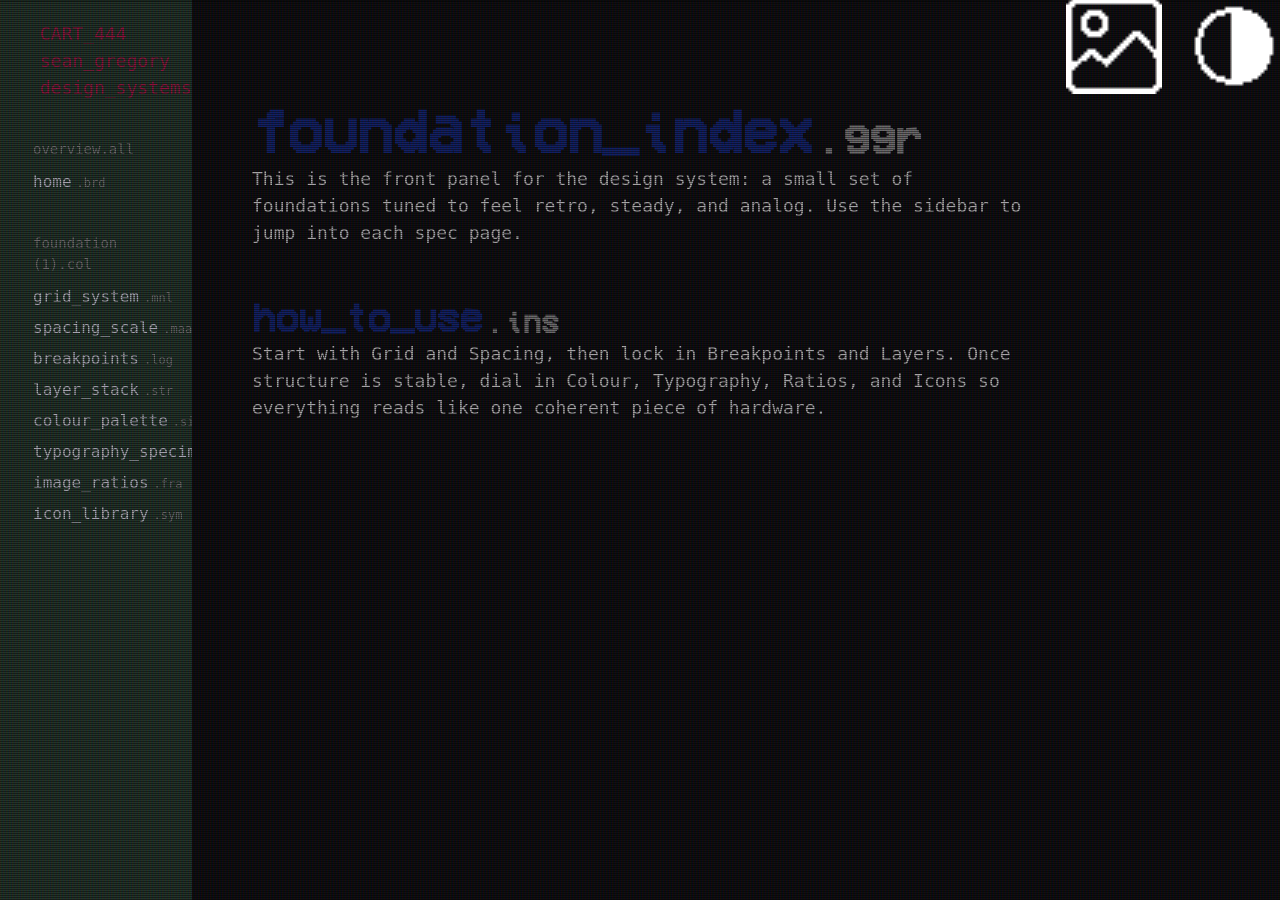
==== commit 4f5db8a0: "Added a way to turn off effects and other changes" ====
--- a/index.html
+++ b/index.html
@@ -43,7 +43,8 @@
             <h2 class="pageSubtitle">how_to_use<span>.ins</span></h2>
             <p>Start with Grid and Spacing, then lock in Breakpoints and Layers. Once structure is stable, dial in Colour, Typography, Ratios, and Icons so everything reads like one coherent piece of hardware.</p>
         </section>
-        <div class="icon lightDarkToggle" style="--x:3; --y:3" onclick="toggleTheme()"></div>
+        <div class="icon effectsToggle" style="--x:2; --y:4" onclick="toggleEffects()" role="button" tabindex="0" aria-label="Toggle CRT effects" aria-pressed="false"></div>
+        <div class="icon lightDarkToggle" style="--x:3; --y:3" onclick="toggleTheme()" role="button" tabindex="0" aria-label="Toggle theme"></div>
     </div>
 
     <script src="./newScript.js"></script>
--- a/mainStyle.css
+++ b/mainStyle.css
@@ -206,8 +206,191 @@
 
 .lightDarkToggle
 {
-    position: absolute;
+    position: fixed;
     top: 30px;
     right: 30px;
     scale: 3;
-}+    z-index: 30;
+    padding: 0;
+}
+
+.effectsToggle
+{
+    position: fixed;
+    top: 30px;
+    right: 150px;
+    scale: 3;
+    z-index: 30;
+    padding: 0;
+}
+
+/* Tables (system-wide) */
+table
+{
+    width: min(100%, 980px);
+    margin-top: 18px;
+    padding: 0;
+    border-collapse: collapse;
+    border: 1px solid var(--color-text-muted);
+    background: rgba(0, 0, 0, 0.18);
+}
+
+thead th
+{
+    font-family: IBMSemiBold, monospace;
+    text-transform: lowercase;
+    letter-spacing: 0.05em;
+    color: var(--color-primary);
+    background: rgba(17, 34, 110, 0.14);
+    border-bottom: 1px solid var(--color-text-muted);
+}
+
+th, td
+{
+    padding: 10px 12px;
+    text-align: left;
+    vertical-align: top;
+    font-family: IBMRegular, monospace;
+    color: var(--color-text);
+}
+
+tbody td
+{
+    border-bottom: 1px solid rgba(121, 121, 121, 0.35);
+}
+
+tbody tr:nth-child(even)
+{
+    background: rgba(255, 255, 255, 0.03);
+}
+
+tbody td:first-child
+{
+    font-family: IBMSemiBold, monospace;
+    color: var(--color-text);
+    white-space: nowrap;
+}
+
+/* Grid demo panel (used on types/grid.html) */
+.demoPanel
+{
+    width: min(100%, 980px);
+    margin-top: 22px;
+    border: 1px solid var(--color-text-muted);
+    background: rgba(0, 0, 0, 0.22);
+    padding: 14px 14px 12px;
+}
+
+.demoPanel *
+{
+    padding: 0;
+}
+
+.demoPanelHeader
+{
+    display: flex;
+    gap: 14px;
+    align-items: baseline;
+    justify-content: space-between;
+    padding-bottom: 10px;
+    border-bottom: 1px dashed rgba(121, 121, 121, 0.55);
+    margin-bottom: 12px;
+}
+
+.demoPanelTitle
+{
+    font-family: IBMBold, monospace;
+    color: var(--color-accent);
+}
+
+.demoPanelMeta
+{
+    font-family: IBMRegular, monospace;
+    color: var(--color-text-muted);
+    font-size: 14px;
+    text-align: right;
+}
+
+.diagramWrap
+{
+    overflow-x: auto;
+    border: 1px solid rgba(121, 121, 121, 0.35);
+    background: rgba(17, 34, 110, 0.06);
+}
+
+.gridDiagram
+{
+    display: block;
+    width: 100%;
+    height: auto;
+    min-width: 760px;
+}
+
+.demoPanelCaption
+{
+    margin-top: 12px;
+    font-family: IBMRegular, monospace;
+    color: var(--color-text);
+    font-size: 16px;
+    line-height: 1.5;
+    max-width: none;
+}
+
+.gridDiagram .gridStroke
+{
+    fill: var(--color-text-muted);
+}
+
+.gridDiagram .gridFrame
+{
+    fill: transparent;
+    stroke: rgba(121, 121, 121, 0.75);
+    stroke-width: 2;
+}
+
+.gridDiagram .gridContentArea
+{
+    fill: rgba(17, 34, 110, 0.10);
+    stroke: rgba(17, 34, 110, 0.7);
+    stroke-width: 2;
+}
+
+.gridDiagram .gridSafeArea
+{
+    fill: rgba(160, 20, 65, 0.08);
+    stroke: rgba(160, 20, 65, 0.8);
+    stroke-width: 2;
+    stroke-dasharray: 8 6;
+}
+
+.gridDiagram .gridColumns rect
+{
+    fill: rgba(192, 192, 193, 0.06);
+    stroke: rgba(121, 121, 121, 0.35);
+    stroke-width: 1;
+}
+
+.gridDiagram .gridModules rect
+{
+    fill: rgba(160, 20, 65, 0.22);
+    stroke: rgba(160, 20, 65, 0.85);
+    stroke-width: 2;
+}
+
+.gridDiagram .gridDimLine
+{
+    stroke: rgba(121, 121, 121, 0.9);
+    stroke-width: 2;
+}
+
+.gridDiagram .gridLabel
+{
+    fill: var(--color-text);
+    font-family: IBMRegular, monospace;
+    font-size: 16px;
+}
+
+.gridDiagram .gridLabelMuted
+{
+    fill: rgba(121, 121, 121, 0.95);
+}
--- a/shader.css
+++ b/shader.css
@@ -1,51 +1,28 @@
-@keyframes flicker {
-  0%   { opacity: 0.40; }
-  5%   { opacity: 0.48; }
-  10%  { opacity: 0.36; }
-  15%  { opacity: 0.85; }
-  20%  { opacity: 0.38; }
-  25%  { opacity: 0.78; }
-  30%  { opacity: 0.60; }
-  35%  { opacity: 0.63; }
-  40%  { opacity: 0.42; }
-  45%  { opacity: 0.80; }
-  50%  { opacity: 0.90; }
-  55%  { opacity: 0.25; }
-  60%  { opacity: 0.35; }
-  65%  { opacity: 0.70; }
-  70%  { opacity: 0.50; }
-  75%  { opacity: 0.45; }
-  80%  { opacity: 0.72; }
-  85%  { opacity: 0.68; }
-  90%  { opacity: 0.69; }
-  95%  { opacity: 0.44; }
-  100% { opacity: 0.40; }
+@keyframes flicker
+{
+    0% { opacity: 0.27861; }
+    5% { opacity: 0.34769; }
+    10% { opacity: 0.23604; }
+    15% { opacity: 0.90626; }
+    20% { opacity: 0.18128; }
+    25% { opacity: 0.83891; }
+    30% { opacity: 0.65583; }
+    35% { opacity: 0.67807; }
+    40% { opacity: 0.26559; }
+    45% { opacity: 0.84693; }
+    50% { opacity: 0.96019; }
+    55% { opacity: 0.08594; }
+    60% { opacity: 0.20313; }
+    65% { opacity: 0.71988; }
+    70% { opacity: 0.53455; }
+    75% { opacity: 0.37288; }
+    80% { opacity: 0.71428; }
+    85% { opacity: 0.70419; }
+    90% { opacity: 0.7003; }
+    95% { opacity: 0.36108; }
+    100% { opacity: 0.24387; }
 }
 
-@keyframes textShadowv2
-{
-  0%   { text-shadow: 0.5px 0 1px rgba(0,30,255,0.5), -0.5px 0 1px rgba(255,0,80,0.3), 0 0 3px; }
-  5%   { text-shadow: 2px 0 1px rgba(0,30,255,0.5), -2px 0 1px rgba(255,0,80,0.3), 0 0 3px; }
-  10%  { text-shadow: 0.3px 0 1px rgba(0,30,255,0.5), -0.3px 0 1px rgba(255,0,80,0.3), 0 0 3px; }
-  15%  { text-shadow: 1.5px 0 1px rgba(0,30,255,0.5), -1.5px 0 1px rgba(255,0,80,0.3), 0 0 3px; }
-  20%  { text-shadow: 2.5px 0 1px rgba(0,30,255,0.5), -2.5px 0 1px rgba(255,0,80,0.3), 0 0 3px; }
-  25%  { text-shadow: 1.8px 0 1px rgba(0,30,255,0.5), -1.8px 0 1px rgba(255,0,80,0.3), 0 0 3px; }
-  30%  { text-shadow: 0.7px 0 1px rgba(0,30,255,0.5), -0.7px 0 1px rgba(255,0,80,0.3), 0 0 3px; }
-  35%  { text-shadow: 2.8px 0 1px rgba(0,30,255,0.5), -2.8px 0 1px rgba(255,0,80,0.3), 0 0 3px; }
-  40%  { text-shadow: 2.5px 0 1px rgba(0,30,255,0.5), -2.5px 0 1px rgba(255,0,80,0.3), 0 0 3px; }
-  45%  { text-shadow: 1.8px 0 1px rgba(0,30,255,0.5), -1.8px 0 1px rgba(255,0,80,0.3), 0 0 3px; }
-  50%  { text-shadow: 0.5px 0 1px rgba(0,30,255,0.5), -0.5px 0 1px rgba(255,0,80,0.3), 0 0 3px; }
-  55%  { text-shadow: 2px 0 1px rgba(0,30,255,0.5), -2px 0 1px rgba(255,0,80,0.3), 0 0 3px; }
-  60%  { text-shadow: 1.5px 0 1px rgba(0,30,255,0.5), -1.5px 0 1px rgba(255,0,80,0.3), 0 0 3px; }
-  65%  { text-shadow: 2.3px 0 1px rgba(0,30,255,0.5), -2.3px 0 1px rgba(255,0,80,0.3), 0 0 3px; }
-  70%  { text-shadow: 0.6px 0 1px rgba(0,30,255,0.5), -0.6px 0 1px rgba(255,0,80,0.3), 0 0 3px; }
-  75%  { text-shadow: 1.5px 0 1px rgba(0,30,255,0.5), -1.5px 0 1px rgba(255,0,80,0.3), 0 0 3px; }
-  80%  { text-shadow: 0.4px 0 1px rgba(0,30,255,0.5), -0.4px 0 1px rgba(255,0,80,0.3), 0 0 3px; }
-  85%  { text-shadow: 0.5px 0 1px rgba(0,30,255,0.5), -0.5px 0 1px rgba(255,0,80,0.3), 0 0 3px; }
-  90%  { text-shadow: 2.0px 0 1px rgba(0,30,255,0.5), -2.0px 0 1px rgba(255,0,80,0.3), 0 0 3px; }
-  95%  { text-shadow: 1.5px 0 1px rgba(0,30,255,0.5), -1.5px 0 1px rgba(255,0,80,0.3), 0 0 3px; }
-  100% { text-shadow: 1.8px 0 1px rgba(0,30,255,0.5), -1.8px 0 1px rgba(255,0,80,0.3), 0 0 3px; }
-}
 @keyframes textShadow
 {
     0% { text-shadow: 0.4389924193300864px 0 1px rgba(0,30,255,0.5), -0.4389924193300864px 0 1px rgba(255,0,80,0.3), 0 0 3px; }
@@ -75,20 +52,26 @@
 {
     content: " ";
     display: block;
-    position: absolute;
-    inset: 0;
+    position: fixed;
+    top: 0;
+    left: 0;
+    bottom: 0;
+    right: 0;
     background: rgba(18, 16, 16, 0.1);
-    animation: flicker 1.5s infinite;
+    opacity: 0;
+    z-index: 2;
     pointer-events: none;
-    z-index: 2;
+    animation: flicker 0.15s infinite;
 }
-
 .crt::before
 {
     content: " ";
     display: block;
-    position: absolute;
-    inset: 0;
+    position: fixed;
+    top: 0;
+    left: 0;
+    bottom: 0;
+    right: 0;
     background: linear-gradient(rgba(18, 16, 16, 0) 50%, rgba(0, 0, 0, 0.25) 50%), linear-gradient(90deg, rgba(255, 0, 0, 0.06), rgba(0, 255, 0, 0.02), rgba(0, 0, 255, 0.06));
     z-index: 2;
     background-size: 100% 2px, 3px 100%;
@@ -96,12 +79,7 @@
 }
 .crt
 {
-    animation: textShadowv2 1.6s infinite;
-
-    text-shadow:
-        0.5px 0 rgba(0,255,0,0.4),
-        -0.5px 0 rgba(255,0,80,0.4),
-        0 0 5px rgba(255,255,255,0.1);
+    animation: textShadow 1.6s infinite;
 }
 
 .scanlines
@@ -115,9 +93,7 @@
     background: linear-gradient(rgba(18, 16, 16, 0) 50%, rgba(0, 0, 0, 0.25) 50%), linear-gradient(90deg, rgba(255, 0, 0, 0.06), rgba(0, 255, 0, 0.02), rgba(0, 0, 255, 0.06));
     background-size: auto, auto;
     background-size: 100% 2px, 3px 100%;
-
 }
-
 
 .scanline
 {
@@ -147,5 +123,22 @@
     height: 100%;
     z-index: 15;
     background: rgba(9, 8, 8, 0.1);
-    animation: flicker 1.5s infinite;
-}+    animation: flicker 0.3301s infinite;
+}
+
+/* Effect toggle */
+body.effects-off.crt::before,
+body.effects-off.crt::after,
+body.effects-off .scanlines,
+body.effects-off .scanline,
+body.effects-off .flicker
+{
+    opacity: 0 !important;
+    animation: none !important;
+}
+
+body.effects-off.crt
+{
+    animation: none !important;
+    text-shadow: none !important;
+}
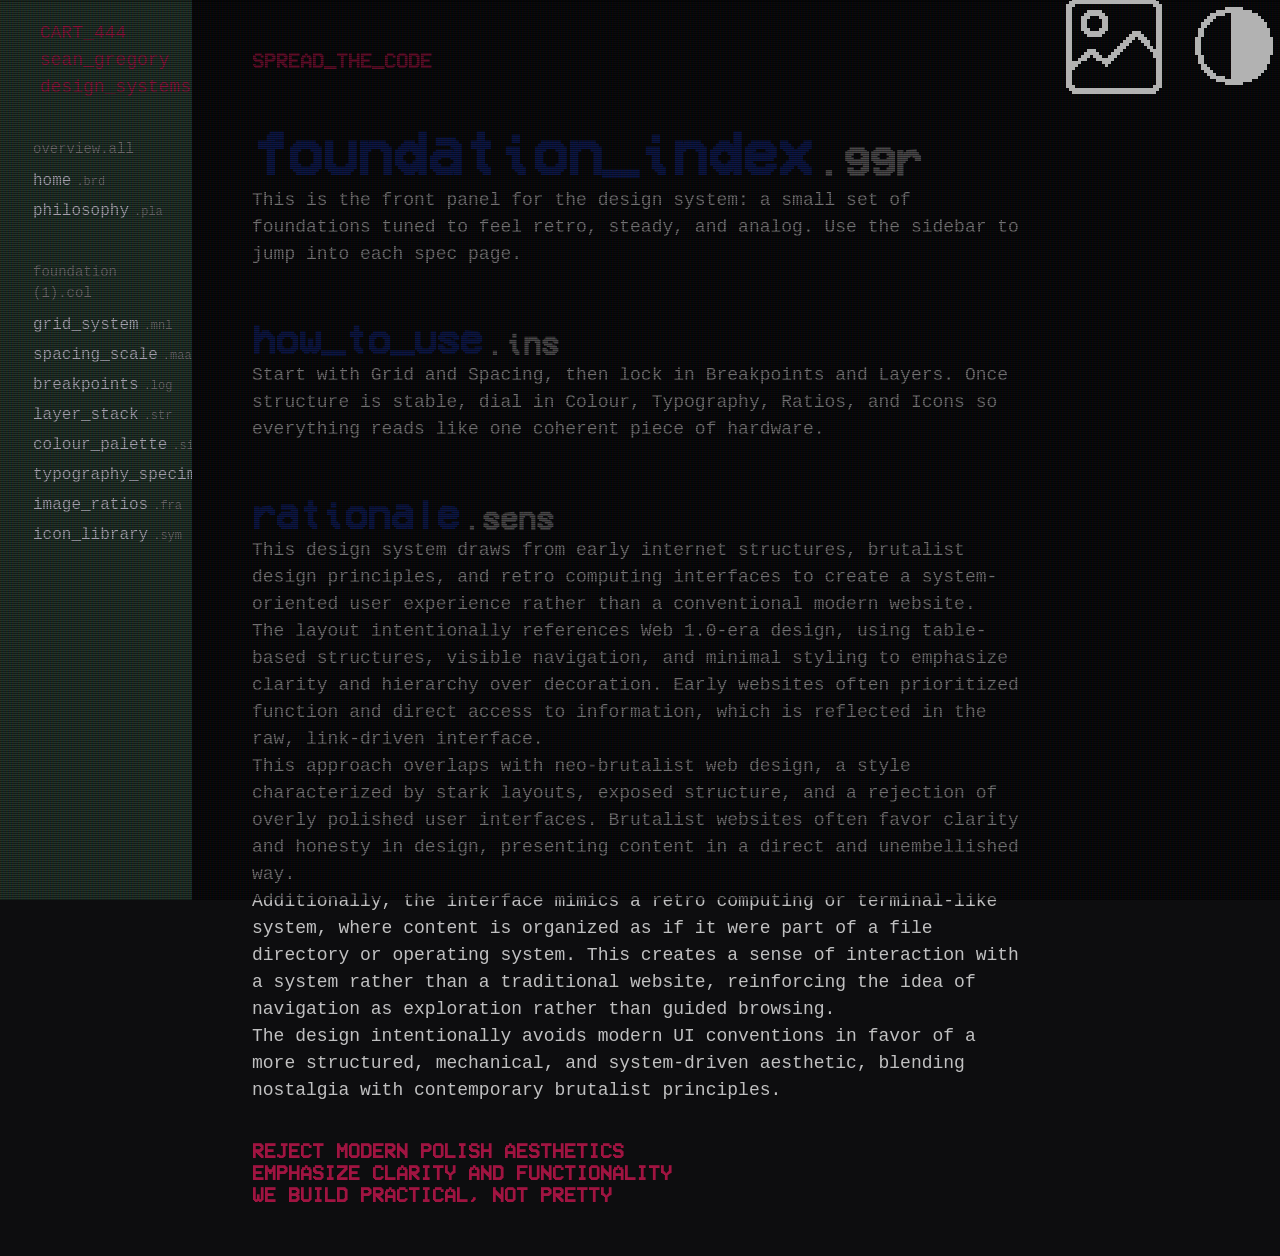
==== commit afed6a1c: "Final big touches" ====
--- a/index.html
+++ b/index.html
@@ -21,6 +21,7 @@
             <nav class="checklist" aria-label="Foundation">
                 <p>overview.all</p>
                 <a href="index.html" aria-current="page">home<span>.brd</span></a>
+                <a href="philosophy.html">philosophy<span>.pla</span></a>
                 <br>
                 <p>foundation (1).col</p>
                 <a href="types/grid.html">grid_system<span>.mnl</span></a>
@@ -36,12 +37,32 @@
     </aside>
     <div class="mainContent" style="grid-column: 2;">
         <section>
+            <h4 class="pageCategory">SPREAD_THE_CODE</h4>
             <h1 class="pageTitle">foundation_index<span>.ggr</span></h1>
             <p>This is the front panel for the design system: a small set of foundations tuned to feel retro, steady, and analog. Use the sidebar to jump into each spec page.</p>
         </section>
         <section>
             <h2 class="pageSubtitle">how_to_use<span>.ins</span></h2>
             <p>Start with Grid and Spacing, then lock in Breakpoints and Layers. Once structure is stable, dial in Colour, Typography, Ratios, and Icons so everything reads like one coherent piece of hardware.</p>
+        </section>
+        <section>
+            <h2 class="pageSubtitle">rationale<span>.sens</span></h2>
+            <p>This design system draws from early internet structures, brutalist design principles, and retro computing interfaces to create a system-oriented user experience rather than a conventional modern website.
+                <br>
+            The layout intentionally references Web 1.0-era design, using table-based structures, visible navigation, and minimal styling to emphasize clarity and hierarchy over decoration. Early websites often prioritized function and direct access to information, which is reflected in the raw, link-driven interface.
+            <br>
+            This approach overlaps with neo-brutalist web design, a style characterized by stark layouts, exposed structure, and a rejection of overly polished user interfaces. Brutalist websites often favor clarity and honesty in design, presenting content in a direct and unembellished way.
+            <br>
+            Additionally, the interface mimics a retro computing or terminal-like system, where content is organized as if it were part of a file directory or operating system. This creates a sense of interaction with a system rather than a traditional website, reinforcing the idea of navigation as exploration rather than guided browsing.
+                <br>
+            The design intentionally avoids modern UI conventions in favor of a more structured, mechanical, and system-driven aesthetic, blending nostalgia with contemporary brutalist principles.</p>
+        </section>
+
+        <section>
+            <br><br>
+            <h4 class="pageCategory">REJECT MODERN POLISH AESTHETICS</h4>
+            <h4 class="pageCategory">EMPHASIZE CLARITY AND FUNCTIONALITY</h4>
+            <h4 class="pageCategory">WE BUILD PRACTICAL, NOT PRETTY</h4>
         </section>
         <div class="icon effectsToggle" style="--x:2; --y:4" onclick="toggleEffects()" role="button" tabindex="0" aria-label="Toggle CRT effects" aria-pressed="false"></div>
         <div class="icon lightDarkToggle" style="--x:3; --y:3" onclick="toggleTheme()" role="button" tabindex="0" aria-label="Toggle theme"></div>
--- a/mainStyle.css
+++ b/mainStyle.css
@@ -6,6 +6,50 @@
     --color-accent: #a01441;
     --color-secondary: #24382c;
     --color-text-muted: #797979;
+
+    --space-1: 4px;
+    --space-2: 8px;
+    --space-3: 16px;
+    --space-4: 24px;
+    --space-5: 32px;
+    --space-6: 48px;
+    --space-7: 64px;
+    --space-8: 96px;
+
+    --bp-mobile: 600px;
+    --bp-mobileH: 768px;
+    --bp-tablet: 768px;
+    --bp-tabletH: 1024px;
+    --bp-crt: 1280px;
+    --bp-desktop: 1440px;
+    --bp-wide: 1920px;
+
+    --layer-base: 0;
+    --layer-content: 10;
+    --layer-elevated: 100;
+    --layer-overlay: 1000;
+
+    --font-display: 'Vhs', sans-serif;
+    --font-mono: IBMRegular, monospace;
+    --font-mono-semibold: IBMSemiBold, monospace;
+    --font-mono-bold: IBMBold, monospace;
+
+    --text-display: 60px;
+    --text-headline: 40px;
+    --text-category: 20px;
+    --text-body: 18px;
+    --text-label: 14px;
+
+    --lh-body: 1.5;
+
+    --radius-sm: 6px;
+    --radius-md: 10px;
+    --radius-lg: 14px;
+    --radius-pill: 999px;
+
+    --panel-bg: rgba(0, 0, 0, 0.22);
+    --panel-bg-soft: rgba(0, 0, 0, 0.18);
+    --panel-bg-blue: rgba(17, 34, 110, 0.06);
 }
 
 *
@@ -56,7 +100,7 @@
 .checklist p
 {
     color: var(--color-text-muted);
-    font-size: 14px;
+    font-size: var(--text-label);
 }
 
 .mainContent
@@ -70,40 +114,40 @@
 
 h1, h2, h4
 {
-    font-family: 'Vhs', sans-serif;
+    font-family: var(--font-display);
     color: var(--color-primary);
 }
 
 p
 {
-    font-family: IBMRegular, monospace;
+    font-family: var(--font-mono);
     color: var(--color-text);
     max-width: 780px;
-    line-height: 1.5;
-    font-size: 18px;
+    line-height: var(--lh-body);
+    font-size: var(--text-body);
 }
 
 a
 {
-    font-family: IBMSemiBold, monospace;
+    font-family: var(--font-mono-semibold);
     color: var(--color-primary);
 }
 
 h1
 {
-    font-size: 60px;
+    font-size: var(--text-display);
     margin-top: 50px;
 }
 
 h2
 {
-    font-size: 40px;
+    font-size: var(--text-headline);
     margin-top: 50px;
 }
 
 h4
 {
-    font-size: 20px;
+    font-size: var(--text-category);
     color: var(--color-accent);
 }
 
@@ -111,6 +155,26 @@
 {
     font-size: 75%;
     color: var(--color-text-muted);
+}
+
+pre
+{
+    width: min(100%, 980px);
+    margin-top: 18px;
+    border: 1px solid rgba(121, 121, 121, 0.55);
+    background: var(--panel-bg);
+    padding: 14px 16px;
+    overflow: auto;
+}
+
+pre code
+{
+    display: block;
+    white-space: pre;
+    font-family: var(--font-mono);
+    font-size: 14px;
+    line-height: 1.5;
+    color: var(--color-text);
 }
 
 .indexTitle
@@ -124,7 +188,7 @@
 a p
 {
     color: var(--color-accent);
-    font-family: IBMBold, monospace;
+    font-family: var(--font-mono-bold);
 }
 /* VHS Font */
 @font-face
@@ -197,11 +261,17 @@
     background-image: url('media.png');
     background-size: 128px 160px;
     background-position: calc(var(--x) * -32px) calc(var(--y) * -32px);
-}
-
-.light-mode {
+    image-rendering: pixelated;
+    image-rendering: crisp-edges;
+}
+
+.light-mode
+{
     --color-background: #ffffff;
     --color-text: #0D0D0F;
+    --color-link: #3a3a3a;
+    --color-text-muted: #1d0f0f;
+    --color-secondary: #64a07c;
 }
 
 .lightDarkToggle
@@ -232,12 +302,12 @@
     padding: 0;
     border-collapse: collapse;
     border: 1px solid var(--color-text-muted);
-    background: rgba(0, 0, 0, 0.18);
+    background: var(--panel-bg-soft);
 }
 
 thead th
 {
-    font-family: IBMSemiBold, monospace;
+    font-family: var(--font-mono-semibold);
     text-transform: lowercase;
     letter-spacing: 0.05em;
     color: var(--color-primary);
@@ -245,12 +315,18 @@
     border-bottom: 1px solid var(--color-text-muted);
 }
 
+.iconName
+{
+    color: var(--color-link);
+    
+}
+
 th, td
 {
     padding: 10px 12px;
     text-align: left;
     vertical-align: top;
-    font-family: IBMRegular, monospace;
+    font-family: var(--font-mono);
     color: var(--color-text);
 }
 
@@ -266,7 +342,7 @@
 
 tbody td:first-child
 {
-    font-family: IBMSemiBold, monospace;
+    font-family: var(--font-mono-semibold);
     color: var(--color-text);
     white-space: nowrap;
 }
@@ -277,7 +353,7 @@
     width: min(100%, 980px);
     margin-top: 22px;
     border: 1px solid var(--color-text-muted);
-    background: rgba(0, 0, 0, 0.22);
+    background: var(--panel-bg);
     padding: 14px 14px 12px;
 }
 
@@ -299,13 +375,13 @@
 
 .demoPanelTitle
 {
-    font-family: IBMBold, monospace;
+    font-family: var(--font-mono-bold);
     color: var(--color-accent);
 }
 
 .demoPanelMeta
 {
-    font-family: IBMRegular, monospace;
+    font-family: var(--font-mono);
     color: var(--color-text-muted);
     font-size: 14px;
     text-align: right;
@@ -315,7 +391,7 @@
 {
     overflow-x: auto;
     border: 1px solid rgba(121, 121, 121, 0.35);
-    background: rgba(17, 34, 110, 0.06);
+    background: var(--panel-bg-blue);
 }
 
 .gridDiagram
@@ -329,7 +405,7 @@
 .demoPanelCaption
 {
     margin-top: 12px;
-    font-family: IBMRegular, monospace;
+    font-family: var(--font-mono);
     color: var(--color-text);
     font-size: 16px;
     line-height: 1.5;
@@ -394,3 +470,901 @@
 {
     fill: rgba(121, 121, 121, 0.95);
 }
+
+/* Breakpoints diagram (used on types/breakpoints.html) */
+.breakpointDiagram
+{
+    display: block;
+    width: 100%;
+    height: auto;
+    min-width: 760px;
+}
+
+.breakpointDiagram .bpFrame
+{
+    fill: transparent;
+    stroke: rgba(121, 121, 121, 0.75);
+    stroke-width: 2;
+}
+
+.breakpointDiagram .bpRowRect
+{
+    fill: rgba(0, 0, 0, 0.16);
+    stroke: rgba(121, 121, 121, 0.35);
+    stroke-width: 1;
+}
+
+.breakpointDiagram .bpTitle
+{
+    fill: var(--color-primary);
+    font-family: IBMSemiBold, monospace;
+    font-size: 18px;
+    letter-spacing: 0.06em;
+    text-transform: lowercase;
+}
+
+.breakpointDiagram .bpLegend
+{
+    fill: var(--color-text-muted);
+    font-family: IBMRegular, monospace;
+    font-size: 14px;
+}
+
+.breakpointDiagram .bpName
+{
+    fill: var(--color-link);
+    font-family: IBMSemiBold, monospace;
+    font-size: 16px;
+    letter-spacing: 0.04em;
+}
+
+.breakpointDiagram .bpMeta
+{
+    fill: var(--color-text);
+    font-family: IBMRegular, monospace;
+    font-size: 16px;
+}
+
+/* Breakpoint ruler (used on types/breakpoints.html) */
+.breakpointWrap
+{
+    padding: 14px;
+}
+
+.breakpointsRuler
+{
+    position: relative;
+    height: 34px;
+    border-bottom: 1px dashed rgba(121, 121, 121, 0.55);
+}
+
+.bpMarker
+{
+    position: absolute;
+    bottom: 0;
+    transform: translateX(-50%);
+}
+
+.bpMarker::after
+{
+    content: "";
+    position: absolute;
+    left: 50%;
+    bottom: -14px;
+    width: 1px;
+    height: 14px;
+    background: rgba(160, 20, 65, 0.85);
+    transform: translateX(-50%);
+}
+
+.bp0 { left: 0%; transform: none; }
+.bp0::after { left: 0; transform: none; }
+.bp600 { left: 24.25%; }
+.bp768 { left: 35.1%; }
+.bp1024 { left: 46.7%; }
+.bp1280 { left: 58.3%; }
+.bp1440 { left: 69.2%; }
+.bp1920 { left: 89%; }
+.bp1920more { left: 100%; }
+
+.bp1920more { transform: translateX(-100%); }
+.bp1920more::after { left: 100%; transform: translateX(-100%); }
+
+.bpTag
+{
+    display: inline-block;
+    font-family: IBMRegular, monospace;
+    font-size: 12px;
+    color: var(--color-text);
+    background: rgba(0, 0, 0, 0.45);
+    border: 1px solid rgba(121, 121, 121, 0.45);
+    padding: 3px 6px;
+    border-radius: 4px;
+    letter-spacing: 0.06em;
+}
+
+.breakpointBand
+{
+    display: flex;
+    margin-top: 14px;
+    border: 1px solid rgba(121, 121, 121, 0.35);
+    background: rgba(0, 0, 0, 0.12);
+}
+
+.bpSegment
+{
+    padding: 10px 10px 12px;
+    border-right: 1px solid rgba(121, 121, 121, 0.25);
+    min-width: 100px;
+}
+
+.bpSegment:last-child
+{
+    border-right: none;
+}
+
+.bpMobile { flex: 600; background: rgba(160, 20, 65, 0.08); }
+.bpMobileH { flex: 168; background: rgba(17, 34, 110, 0.08); }
+.bpTablet { flex: 256; background: rgba(160, 20, 65, 0.06); }
+.bpTabletH { flex: 256; background: rgba(17, 34, 110, 0.06); }
+.bpCrt { flex: 160; background: rgba(160, 20, 65, 0.05); }
+.bpDesktop { flex: 480; background: rgba(17, 34, 110, 0.05); }
+.bpWide { flex: 240; background: rgba(160, 20, 65, 0.04); }
+
+.bpSegment .bpName
+{
+    font-family: IBMSemiBold, monospace;
+    font-size: 14px;
+    letter-spacing: 0.06em;
+    text-transform: lowercase;
+    color: var(--color-link);
+    max-width: none;
+    margin-bottom: 6px;
+}
+
+.bpSegment .bpMeta
+{
+    font-family: IBMRegular, monospace;
+    font-size: 12px;
+    line-height: 1.4;
+    letter-spacing: 0.04em;
+    color: var(--color-text);
+    max-width: none;
+}
+
+.contentClampRow
+{
+    margin-top: 14px;
+    display: grid;
+    gap: 10px;
+}
+
+.clampLabel
+{
+    font-family: IBMRegular, monospace;
+    font-size: 12px;
+    letter-spacing: 0.06em;
+    color: var(--color-text-muted);
+    text-transform: lowercase;
+}
+
+.clampBars
+{
+    display: flex;
+    gap: 10px;
+    align-items: stretch;
+}
+
+.clampBar
+{
+    position: relative;
+    border: 1px solid rgba(121, 121, 121, 0.35);
+    background: rgba(0, 0, 0, 0.22);
+    padding: 10px;
+    min-height: 38px;
+}
+
+.clampMin { flex: 272; }
+.clampMax { flex: 1200; }
+
+.clampBar span
+{
+    font-family: IBMRegular, monospace;
+    font-size: 12px;
+    color: var(--color-text);
+    letter-spacing: 0.04em;
+}
+
+/* Layers demo (used on types/layers.html) */
+.layerDemoStage
+{
+    position: relative;
+    padding: 16px;
+    height: 280px;
+    min-width: 760px;
+}
+
+.layerSurface
+{
+    position: absolute;
+    border: 1px solid rgba(121, 121, 121, 0.55);
+    border-radius: 8px;
+    overflow: hidden;
+}
+
+.layerBase
+{
+    inset: 16px;
+    background:
+        linear-gradient(180deg, rgba(17, 34, 110, 0.10), rgba(0, 0, 0, 0.12)),
+        radial-gradient(circle at 20% 30%, rgba(160, 20, 65, 0.10), transparent 55%);
+    z-index: var(--layer-base);
+}
+
+.layerContent
+{
+    left: 46px;
+    top: 46px;
+    width: 64%;
+    height: 56%;
+    background: rgba(0, 0, 0, 0.26);
+    border-color: rgba(17, 34, 110, 0.75);
+    z-index: var(--layer-content);
+    padding: 14px;
+}
+
+.layerElevated
+{
+    right: 68px;
+    top: 84px;
+    width: 30%;
+    height: 44%;
+    background: rgba(0, 0, 0, 0.34);
+    border-color: rgba(160, 20, 65, 0.75);
+    box-shadow: 0 18px 40px rgba(0, 0, 0, 0.38);
+    z-index: var(--layer-elevated);
+    padding: 14px;
+}
+
+.layerOverlay
+{
+    left: 34%;
+    top: 34%;
+    width: 46%;
+    height: 46%;
+    background: rgba(0, 0, 0, 0.55);
+    border-color: rgba(192, 192, 193, 0.55);
+    box-shadow: 0 24px 60px rgba(0, 0, 0, 0.55);
+    backdrop-filter: blur(2px);
+    z-index: var(--layer-overlay);
+    padding: 14px;
+}
+
+.layerStamp
+{
+    font-family: IBMSemiBold, monospace;
+    font-size: 12px;
+    letter-spacing: 0.08em;
+    text-transform: lowercase;
+    color: var(--color-link);
+    max-width: none;
+    margin-bottom: 10px;
+}
+
+.layerNote
+{
+    font-family: IBMRegular, monospace;
+    font-size: 14px;
+    color: var(--color-text);
+    max-width: none;
+    margin-top: 6px;
+}
+
+.layerLine
+{
+    height: 8px;
+    border: 1px solid rgba(121, 121, 121, 0.35);
+    background: rgba(255, 255, 255, 0.04);
+    margin-top: 12px;
+}
+
+.layerLineShort
+{
+    width: 72%;
+}
+
+.layerActions
+{
+    margin-top: 14px;
+    display: flex;
+    gap: 10px;
+    justify-content: flex-end;
+}
+
+.layerBtn
+{
+    font-family: IBMRegular, monospace;
+    font-size: 12px;
+    letter-spacing: 0.06em;
+    text-transform: lowercase;
+    color: var(--color-text);
+    border: 1px solid rgba(121, 121, 121, 0.55);
+    background: rgba(0, 0, 0, 0.35);
+    padding: 6px 10px;
+    border-radius: 6px;
+}
+
+.layerBtnPrimary
+{
+    border-color: rgba(160, 20, 65, 0.85);
+    background: rgba(160, 20, 65, 0.18);
+}
+
+.layerLegend
+{
+    position: absolute;
+    left: 16px;
+    bottom: 16px;
+    display: flex;
+    gap: 10px;
+    flex-wrap: wrap;
+    z-index: calc(var(--layer-overlay) + 1);
+}
+
+.layerChip
+{
+    font-family: var(--font-mono);
+    font-size: 12px;
+    color: var(--color-text);
+    background: rgba(0, 0, 0, 0.45);
+    border: 1px dashed rgba(121, 121, 121, 0.55);
+    padding: 4px 8px;
+    border-radius: var(--radius-pill);
+    letter-spacing: 0.04em;
+    max-width: none;
+}
+
+/* Color palette (used on types/color.html) */
+.colorSwatch
+{
+    display: grid;
+    grid-template-columns: 56px 1fr;
+    gap: 12px;
+    align-items: center;
+    padding: 12px;
+    border: 1px solid rgba(121, 121, 121, 0.35);
+    background: var(--panel-bg-soft);
+}
+
+.swatchChip
+{
+    width: 56px;
+    height: 56px;
+    border-radius: var(--radius-md);
+    background: var(--swatch);
+    border: 1px solid rgba(192, 192, 193, 0.35);
+    box-shadow:
+        0 0 0 1px rgba(0, 0, 0, 0.35) inset,
+        0 14px 28px rgba(0, 0, 0, 0.35);
+}
+
+.swatchHex
+{
+    font-family: var(--font-mono-semibold);
+    font-size: 14px;
+    letter-spacing: 0.06em;
+    color: var(--color-text);
+    max-width: none;
+}
+
+.swatchUse
+{
+    font-family: var(--font-mono);
+    font-size: 14px;
+    color: var(--color-text-muted);
+    max-width: none;
+    margin-top: 6px;
+}
+
+.comboGrid
+{
+    width: min(100%, 980px);
+    margin-top: 18px;
+    display: grid;
+    grid-template-columns: 1fr 1fr;
+    gap: 14px;
+}
+
+@media (max-width: 980px)
+{
+    .comboGrid
+    {
+        grid-template-columns: 1fr;
+    }
+}
+
+.comboCard
+{
+    border: 1px solid rgba(121, 121, 121, 0.55);
+    background: var(--combo-bg);
+    color: var(--combo-fg);
+    padding: 14px;
+    box-shadow: 0 0 0 1px rgba(0, 0, 0, 0.25) inset;
+}
+
+.comboCard *
+{
+    padding: 0;
+}
+
+.comboTitle
+{
+    font-family: IBMSemiBold, monospace;
+    letter-spacing: 0.08em;
+    text-transform: lowercase;
+    color: var(--combo-accent);
+    max-width: none;
+}
+
+.comboBody
+{
+    font-family: IBMRegular, monospace;
+    font-size: 14px;
+    line-height: 1.5;
+    margin-top: 10px;
+    max-width: none;
+    color: var(--combo-fg);
+}
+
+.comboMeta
+{
+    margin-top: 12px;
+    display: flex;
+    flex-wrap: wrap;
+    gap: 10px 14px;
+    font-family: IBMRegular, monospace;
+    font-size: 12px;
+    color: rgba(192, 192, 193, 0.85);
+    border-top: 1px dashed rgba(121, 121, 121, 0.55);
+    padding-top: 10px;
+}
+
+.comboCard[style*=\"--combo-bg: #ffffff\"] .comboMeta
+{
+    color: rgba(13, 13, 15, 0.75);
+}
+
+/* Ratios (used on types/ratios.html) */
+.ratioGrid
+{
+    display: grid;
+    grid-template-columns: 1fr 1fr;
+    gap: 14px;
+}
+
+@media (max-width: 980px)
+{
+    .ratioGrid
+    {
+        grid-template-columns: 1fr;
+    }
+}
+
+.ratioCard *
+{
+    padding: 0;
+}
+
+.ratioFrame
+{
+    position: relative;
+    aspect-ratio: var(--ratio);
+    border: 1px solid rgba(121, 121, 121, 0.55);
+    background:
+        linear-gradient(180deg, rgba(17, 34, 110, 0.10), rgba(0, 0, 0, 0.18)),
+        radial-gradient(circle at 30% 30%, rgba(160, 20, 65, 0.12), transparent 55%);
+    box-shadow: 0 0 0 1px rgba(0, 0, 0, 0.25) inset;
+    border-radius: 10px;
+    overflow: hidden;
+}
+
+.ratioSafe
+{
+    position: absolute;
+    inset: 10%;
+    border: 2px dashed rgba(160, 20, 65, 0.75);
+    border-radius: 8px;
+    opacity: 0.9;
+}
+
+.ratioCross::before,
+.ratioCross::after
+{
+    content: "";
+    position: absolute;
+    left: 50%;
+    top: 50%;
+    width: 70%;
+    height: 1px;
+    background: rgba(192, 192, 193, 0.35);
+    transform: translate(-50%, -50%);
+}
+
+.ratioCross::after
+{
+    width: 1px;
+    height: 70%;
+}
+
+.ratioStamp
+{
+    position: absolute;
+    left: 10px;
+    top: 10px;
+    font-family: IBMSemiBold, monospace;
+    font-size: 12px;
+    letter-spacing: 0.08em;
+    text-transform: lowercase;
+    color: var(--color-link);
+    background: rgba(0, 0, 0, 0.45);
+    border: 1px solid rgba(121, 121, 121, 0.45);
+    padding: 4px 8px;
+    border-radius: 6px;
+    max-width: none;
+}
+
+.ratioNote
+{
+    margin-top: 10px;
+    font-family: var(--font-mono);
+    font-size: 14px;
+    color: var(--color-text-muted);
+    letter-spacing: 0.04em;
+    text-transform: lowercase;
+    max-width: none;
+}
+
+/* Icons (used on types/icons.html) */
+.iconLibraryGrid
+{
+    display: grid;
+    grid-template-columns: repeat(4, 1fr);
+    gap: 12px;
+    padding: 12px;
+}
+
+@media (max-width: 980px)
+{
+    .iconLibraryGrid
+    {
+        grid-template-columns: repeat(2, 1fr);
+    }
+}
+
+.iconTile
+{
+    border: 1px solid rgba(121, 121, 121, 0.35);
+    background: var(--panel-bg-soft);
+    padding: 12px;
+    display: grid;
+    gap: 8px;
+    justify-items: start;
+}
+
+.iconTile *
+{
+    padding: 0;
+}
+
+.iconSample
+{
+    transform: scale(2);
+    transform-origin: top left;
+    margin-bottom: 18px;
+}
+
+.iconName
+{
+    font-family: var(--font-mono-semibold);
+    font-size: 12px;
+    letter-spacing: 0.08em;
+    text-transform: lowercase;
+    color: var(--color-link);
+    max-width: none;
+    padding-top: 10px;
+}
+
+.iconCoords
+{
+    font-family: var(--font-mono);
+    font-size: 12px;
+    color: var(--color-text-muted);
+    max-width: none;
+}
+
+.iconInline
+{
+    transform: none;
+}
+
+.iconExampleRow
+{
+    padding: 12px 0 0;
+}
+
+.iconExampleRow *
+{
+    padding: 0;
+}
+
+.iconExampleNote
+{
+    margin-top: 12px;
+    font-family: var(--font-mono);
+    font-size: 14px;
+    color: var(--color-text-muted);
+    max-width: none;
+}
+
+.iconButton
+{
+    appearance: none;
+    cursor: pointer;
+    border: 1px solid rgba(121, 121, 121, 0.75);
+    background: rgba(0, 0, 0, 0.28);
+    border-radius: 8px;
+    padding: 10px;
+    display: inline-flex;
+    align-items: center;
+    justify-content: center;
+    box-shadow: 0 0 0 1px rgba(17, 34, 110, 0.15) inset;
+    margin-right: 10px;
+}
+
+.iconButton:hover
+{
+    border-color: rgba(160, 20, 65, 0.85);
+}
+
+.iconButton:focus-visible
+{
+    outline: 2px solid rgba(160, 20, 65, 0.95);
+    outline-offset: 2px;
+}
+
+/* Spacing demos (used on types/spacing.html) */
+.demoRow
+{
+    width: min(100%, 980px);
+    margin-top: 22px;
+    display: grid;
+    grid-template-columns: 1fr 1fr;
+    gap: 18px;
+}
+
+@media (max-width: 980px)
+{
+    .demoRow
+    {
+        grid-template-columns: 1fr;
+    }
+}
+
+.spacingScaleGrid
+{
+    display: grid;
+    grid-template-columns: 1fr 1fr;
+    gap: 12px;
+}
+
+.spacingSwatch
+{
+    border: 1px solid rgba(121, 121, 121, 0.45);
+    background: rgba(0, 0, 0, 0.20);
+    padding: 10px 10px 12px;
+}
+
+.spacingLabel
+{
+    display: flex;
+    align-items: baseline;
+    justify-content: space-between;
+    gap: 12px;
+    max-width: none;
+    font-size: 14px;
+    letter-spacing: 0.06em;
+    text-transform: lowercase;
+    color: var(--color-text-muted);
+    margin-bottom: 10px;
+}
+
+.spacingLabel span
+{
+    font-size: 12px;
+    color: var(--color-text);
+}
+
+.spacingBar
+{
+    height: 18px;
+    width: min(100%, calc(var(--space) * 4));
+    border: 1px solid rgba(160, 20, 65, 0.85);
+    background: rgba(160, 20, 65, 0.22);
+    box-shadow: 0 0 0 1px rgba(17, 34, 110, 0.25) inset;
+}
+
+.componentShowcase *
+{
+    padding: 0;
+}
+
+.componentStage
+{
+    position: relative;
+    border: 1px solid rgba(121, 121, 121, 0.35);
+    background: rgba(17, 34, 110, 0.06);
+    padding: 20px;
+    min-height: 140px;
+    display: flex;
+    align-items: center;
+    justify-content: center;
+}
+
+.dsButton
+{
+    appearance: none;
+    cursor: pointer;
+    border: 1px solid rgba(17, 34, 110, 0.85);
+    background: linear-gradient(180deg, rgba(17, 34, 110, 0.14), rgba(0, 0, 0, 0.28));
+    color: var(--color-text);
+    font-family: IBMSemiBold, monospace;
+    text-transform: lowercase;
+    letter-spacing: 0.06em;
+    padding: 10px 16px;
+    display: inline-flex;
+    align-items: center;
+    gap: 8px;
+    border-radius: 6px;
+    box-shadow:
+        0 0 0 1px rgba(160, 20, 65, 0.22) inset,
+        0 10px 28px rgba(0, 0, 0, 0.28);
+    transition: border-color 120ms ease, background 120ms ease, transform 120ms ease;
+}
+
+.dsButton:hover
+{
+    border-color: rgba(160, 20, 65, 0.85);
+    background: linear-gradient(180deg, rgba(160, 20, 65, 0.12), rgba(0, 0, 0, 0.28));
+}
+
+.dsButton:active
+{
+    transform: translateY(1px);
+}
+
+.dsButton:focus-visible
+{
+    outline: 2px solid rgba(160, 20, 65, 0.95);
+    outline-offset: 2px;
+}
+
+.light-mode .dsButton
+{
+    background: linear-gradient(180deg, rgba(17, 34, 110, 0.10), rgba(255, 255, 255, 0.75));
+    box-shadow:
+        0 0 0 1px rgba(160, 20, 65, 0.18) inset,
+        0 10px 28px rgba(0, 0, 0, 0.12);
+}
+
+.light-mode .dsButton:hover
+{
+    background: linear-gradient(180deg, rgba(160, 20, 65, 0.10), rgba(255, 255, 255, 0.75));
+}
+
+.dsButtonIcon
+{
+    width: 14px;
+    height: 14px;
+    border: 1px solid rgba(17, 34, 110, 0.9);
+    background: rgba(17, 34, 110, 0.25);
+}
+
+.dsButtonKbd
+{
+    font-family: IBMRegular, monospace;
+    color: var(--color-text-muted);
+    border: 1px dashed rgba(121, 121, 121, 0.65);
+    padding: 2px 6px;
+    border-radius: 4px;
+    letter-spacing: 0.02em;
+}
+
+.padGuide
+{
+    position: absolute;
+    inset: 0;
+    pointer-events: none;
+    border: 1px dashed rgba(160, 20, 65, 0.35);
+    opacity: 0.85;
+}
+
+.padGuideX
+{
+    left: 16px;
+    right: 16px;
+    top: 0;
+    bottom: 0;
+    border-left: 1px dashed rgba(160, 20, 65, 0.55);
+    border-right: 1px dashed rgba(160, 20, 65, 0.55);
+    border-top: none;
+    border-bottom: none;
+}
+
+.padGuideY
+{
+    top: 10px;
+    bottom: 10px;
+    left: 0;
+    right: 0;
+    border-top: 1px dashed rgba(160, 20, 65, 0.55);
+    border-bottom: 1px dashed rgba(160, 20, 65, 0.55);
+    border-left: none;
+    border-right: none;
+}
+
+.measure
+{
+    position: absolute;
+    font-family: IBMRegular, monospace;
+    font-size: 12px;
+    color: var(--color-text);
+    background: rgba(0, 0, 0, 0.45);
+    border: 1px solid rgba(121, 121, 121, 0.45);
+    padding: 4px 6px;
+    text-transform: lowercase;
+    letter-spacing: 0.06em;
+    white-space: nowrap;
+}
+
+.dsButtonText
+{
+    color: var(--color-text);
+    font-size: 14px;
+    font-weight: 800;
+}
+
+.measureTop
+{
+    top: 6px;
+    left: 50%;
+    transform: translateX(-50%);
+}
+
+.measureLeft
+{
+    left: 6px;
+    top: 50%;
+    transform: translateY(-50%) rotate(-90deg);
+    transform-origin: left top;
+}
+
+.measureGap
+{
+    top: 50%;
+    left: 50%;
+    transform: translate(-50%, 34px);
+}
+
+.componentNote
+{
+    margin-top: 12px;
+    font-size: 16px;
+    max-width: none;
+    color: var(--color-text);
+}
+
+pre
+{
+    background-color: var(--color-accent);
+    border-radius: 10px;
+}
